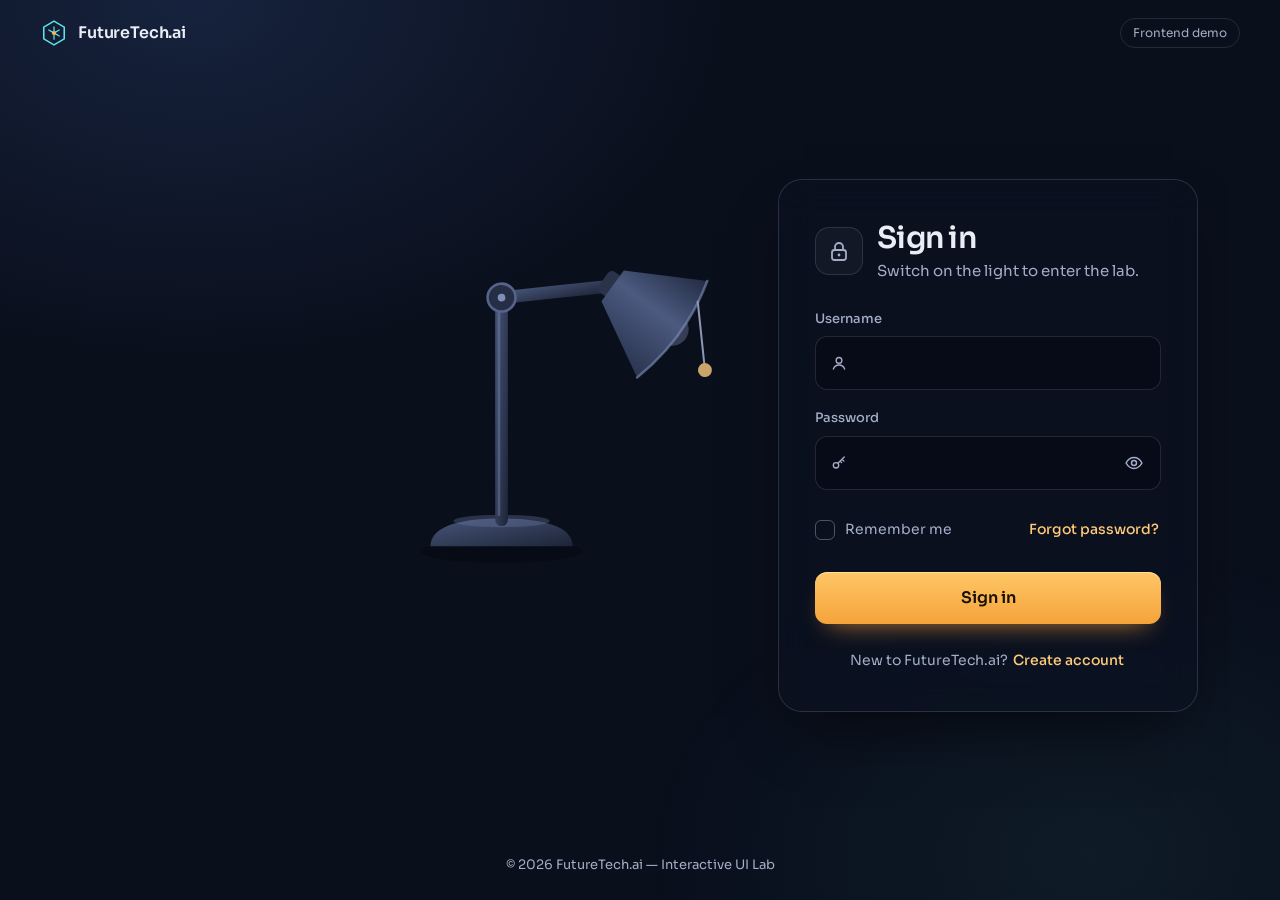
==== index.html @ 7bf328cf "v1 demo baseline Co-Authored-By: Claude Opus 5.5 <noreply@anthropic.com>" ====
<!DOCTYPE html>
<html lang="en">
<head>
  <meta charset="UTF-8">
  <meta name="viewport" content="width=device-width, initial-scale=1">
  <meta name="description" content="FutureTech.ai Interactive Login — a frontend-only animated desk-lamp sign-in demo.">
  <meta name="theme-color" content="#0A0F1C">
  <title>FutureTech.ai — Interactive Login</title>

  <!-- Favicon: a simple hexagon drawn inline, no image file needed -->
  <link rel="icon" href="data:image/svg+xml,%3Csvg xmlns='http://www.w3.org/2000/svg' viewBox='0 0 32 32'%3E%3Cpath d='M16 2l12 7v14l-12 7-12-7V9z' fill='none' stroke='%235CE1E6' stroke-width='2.5'/%3E%3Ccircle cx='16' cy='16' r='4' fill='%23FFB547'/%3E%3C/svg%3E">

  <!-- Sora typeface (free, Google Fonts). The page falls back to system fonts if offline. -->
  <link rel="preconnect" href="https://fonts.googleapis.com">
  <link rel="preconnect" href="https://fonts.gstatic.com" crossorigin>
  <link rel="stylesheet" href="https://fonts.googleapis.com/css2?family=Sora:wght@300;400;500;600;700&display=swap">

  <link rel="stylesheet" href="style.css">
</head>
<body>
  <a class="skip-link" href="#username">Skip to sign in</a>

  <!-- Decorative background layers -->
  <div class="ambient" aria-hidden="true"></div>
  <div class="particles" id="particles" aria-hidden="true"></div>

  <header class="topbar">
    <a class="brand" href="index.html" aria-label="FutureTech.ai, reload the login page">
      <svg class="brand__mark" viewBox="0 0 32 32" aria-hidden="true" focusable="false">
        <path d="M16 2.5l11.7 6.75v13.5L16 29.5 4.3 22.75V9.25z" fill="none" stroke="currentColor" stroke-width="1.8"/>
        <path d="M16 9v5m0 4v5M10 12.5l4.3 2.5m3.4 2l4.3 2.5M22 12.5l-4.3 2.5" stroke="currentColor" stroke-width="1.4" stroke-linecap="round"/>
        <circle cx="16" cy="16" r="2.4" fill="#FFB547"/>
      </svg>
      <span>FutureTech.ai</span>
    </a>
    <span class="demo-badge">Frontend demo</span>
  </header>

  <main class="stage">
    <!-- ============ DESK LAMP (pure SVG) ============ -->
    <section class="lamp-zone" aria-label="Desk lamp">
      <svg class="lamp" id="lamp" viewBox="0 90 260 250" focusable="false">
        <defs>
          <linearGradient id="metal" x1="0" y1="0" x2="1" y2="1">
            <stop offset="0" stop-color="#48557A"/>
            <stop offset="1" stop-color="#1C2436"/>
          </linearGradient>
          <linearGradient id="shadeFill" x1="0" y1="0" x2="1" y2="0">
            <stop offset="0" stop-color="#2A3450"/>
            <stop offset=".55" stop-color="#4C5A80"/>
            <stop offset="1" stop-color="#232C43"/>
          </linearGradient>
          <linearGradient id="beamFill" x1="0" y1="0" x2="0" y2="1">
            <stop offset="0" stop-color="#FFE2A8" stop-opacity=".62"/>
            <stop offset=".4" stop-color="#FFB547" stop-opacity=".22"/>
            <stop offset=".9" stop-color="#FFB547" stop-opacity="0"/>
          </linearGradient>
          <radialGradient id="bulbHalo">
            <stop offset="0" stop-color="#FFF4D6" stop-opacity=".95"/>
            <stop offset=".35" stop-color="#FFC56A" stop-opacity=".45"/>
            <stop offset="1" stop-color="#FFB547" stop-opacity="0"/>
          </radialGradient>
          <filter id="soften" x="-50%" y="-50%" width="200%" height="200%">
            <feGaussianBlur stdDeviation="6"/>
          </filter>
        </defs>

        <!-- Warm pool of light on the desk -->
        <ellipse class="lamp__pool" cx="170" cy="322" rx="120" ry="14" fill="#FFB547" filter="url(#soften)"/>

        <!-- Base -->
        <ellipse cx="80" cy="322" rx="64" ry="9" fill="#060A13" opacity=".7"/>
        <path d="M24 318c0-14 18-22 56-22s56 8 56 22z" fill="url(#metal)"/>
        <ellipse cx="80" cy="298" rx="38" ry="5" fill="#6B7AA3" opacity=".35"/>

        <!-- Stand -->
        <rect x="75" y="120" width="10" height="182" rx="5" fill="url(#metal)"/>
        <rect x="77" y="126" width="2" height="168" rx="1" fill="#8C9BC4" opacity=".35"/>

        <!-- Head: pivots at the top of the stand (the joint) -->
        <g transform="translate(80 122)">
          <g class="lamp__head" id="lamp-head">
            <rect x="0" y="-5" width="88" height="10" rx="5" fill="url(#metal)"/>

            <!-- Shade assembly, fixed angle at the end of the arm -->
            <g transform="translate(88 0) rotate(-48)">
              <polygon class="lamp__beam" points="-40,62 40,62 170,360 -170,360" fill="url(#beamFill)" filter="url(#soften)"/>
              <circle class="lamp__halo" cx="0" cy="62" r="58" fill="url(#bulbHalo)"/>
              <circle class="lamp__bulb" cx="0" cy="58" r="13"/>
              <rect x="-10" y="-9" width="20" height="12" rx="4" fill="#2A3349"/>
              <path class="lamp__shade" d="M-15 0h30l32 58q-47 13-94 0z" fill="url(#shadeFill)"/>
              <path d="M-47 58q47 13 94 0" fill="none" stroke="#7F8FBA" stroke-width="2" stroke-linecap="round" opacity=".6"/>

              <!-- Pull cord: counter-rotated so it hangs straight down -->
              <g transform="translate(30 61) rotate(48)">
                <g class="lamp__cord-hang">
                  <g class="lamp__cord" id="lamp-cord" role="button" tabindex="0" aria-pressed="false" aria-label="Pull the lamp cord to switch the light on">
                    <rect class="cord-hit" x="-14" y="-2" width="28" height="70" fill="transparent"/>
                    <g class="cord-pull">
                      <line x1="0" y1="0" x2="0" y2="50" stroke="#8C98B3" stroke-width="1.6"/>
                      <circle class="cord-bead" cx="0" cy="55" r="5.5"/>
                    </g>
                  </g>
                </g>
              </g>
            </g>

            <!-- Joint cap drawn last so it sits on top of the arm -->
            <circle cx="0" cy="0" r="11" fill="#252E45" stroke="#56648C" stroke-width="2"/>
            <circle cx="0" cy="0" r="3" fill="#7F8FBA"/>
          </g>
        </g>
      </svg>
    </section>

    <!-- ============ LOGIN CARD ============ -->
    <section class="card" id="card" aria-labelledby="card-title">
      <div class="card__shade" aria-hidden="true"></div>
      <div class="card__light" aria-hidden="true"></div>

      <div class="card__body">
        <div class="card__head">
          <span class="lock" id="lock" role="img" aria-label="Locked">
            <svg viewBox="0 0 24 24" aria-hidden="true" focusable="false">
              <path class="lock__shackle" d="M8 11V8a4 4 0 0 1 8 0v3" fill="none" stroke="currentColor" stroke-width="1.8" stroke-linecap="round"/>
              <rect x="5" y="11" width="14" height="10" rx="2.5" fill="none" stroke="currentColor" stroke-width="1.8"/>
              <circle cx="12" cy="16" r="1.4" fill="currentColor"/>
            </svg>
          </span>
          <div>
            <h1 id="card-title">Sign in</h1>
            <p class="card__sub" id="card-sub">Switch on the light to enter the lab.</p>
          </div>
        </div>

        <form class="login-form" id="login-form" novalidate>
          <div class="field" id="field-username">
            <label for="username">Username</label>
            <div class="field__control">
              <svg class="field__icon" viewBox="0 0 24 24" aria-hidden="true" focusable="false">
                <circle cx="12" cy="8.5" r="3.8" fill="none" stroke="currentColor" stroke-width="1.8"/>
                <path d="M4.5 20c1.2-3.6 4-5.4 7.5-5.4s6.3 1.8 7.5 5.4" fill="none" stroke="currentColor" stroke-width="1.8" stroke-linecap="round"/>
              </svg>
              <input id="username" name="username" type="text" autocomplete="username" autocapitalize="none" spellcheck="false" required aria-describedby="username-error">
            </div>
            <p class="field__error" id="username-error"></p>
          </div>

          <div class="field" id="field-password">
            <label for="password">Password</label>
            <div class="field__control">
              <svg class="field__icon" viewBox="0 0 24 24" aria-hidden="true" focusable="false">
                <circle cx="8" cy="15" r="3.6" fill="none" stroke="currentColor" stroke-width="1.8"/>
                <path d="M10.6 12.4L19 4m-3 3l2.5 2.5M13.5 9.5l2 2" fill="none" stroke="currentColor" stroke-width="1.8" stroke-linecap="round"/>
              </svg>
              <input id="password" name="password" type="password" autocomplete="current-password" required aria-describedby="password-error">
              <button type="button" class="toggle-pass" id="toggle-pass" aria-controls="password" aria-pressed="false" aria-label="Show password">
                <svg class="icon-eye" viewBox="0 0 24 24" aria-hidden="true" focusable="false">
                  <path d="M2.5 12S6 5.5 12 5.5 21.5 12 21.5 12 18 18.5 12 18.5 2.5 12 2.5 12z" fill="none" stroke="currentColor" stroke-width="1.8" stroke-linejoin="round"/>
                  <circle cx="12" cy="12" r="3" fill="none" stroke="currentColor" stroke-width="1.8"/>
                </svg>
                <svg class="icon-eye-off" viewBox="0 0 24 24" aria-hidden="true" focusable="false">
                  <path d="M4 4l16 16M9.9 5.8A9.7 9.7 0 0 1 12 5.5c6 0 9.5 6.5 9.5 6.5a17 17 0 0 1-3 3.7M6.3 7.6A16.8 16.8 0 0 0 2.5 12S6 18.5 12 18.5a9 9 0 0 0 4-.9M9.9 10a3 3 0 0 0 4.1 4.1" fill="none" stroke="currentColor" stroke-width="1.8" stroke-linecap="round" stroke-linejoin="round"/>
                </svg>
              </button>
            </div>
            <p class="field__error" id="password-error"></p>
          </div>

          <div class="form-row">
            <label class="check" for="remember">
              <input type="checkbox" id="remember" name="remember">
              <span class="check__box" aria-hidden="true">
                <svg viewBox="0 0 16 16" focusable="false"><path d="M3.5 8.5l3 3 6-7" fill="none" stroke="currentColor" stroke-width="2" stroke-linecap="round" stroke-linejoin="round"/></svg>
              </span>
              Remember me
            </label>
            <button type="button" class="link-btn" data-info="forgot">Forgot password?</button>
          </div>

          <p class="form-message" id="form-message" role="status" aria-live="polite"></p>

          <button type="submit" class="btn-primary" id="submit-btn">
            <span class="btn__spinner" aria-hidden="true"></span>
            <span class="btn__label">Sign in</span>
          </button>

          <p class="alt">New to FutureTech.ai? <button type="button" class="link-btn" data-info="create">Create account</button></p>
        </form>

        <!-- Shown after a successful (demo) sign-in -->
        <div class="success" id="success" hidden>
          <div class="success__icon" aria-hidden="true">
            <span class="success__burst"></span>
            <svg viewBox="0 0 64 64" focusable="false">
              <circle class="success__ring" cx="32" cy="32" r="26"/>
              <path class="success__tick" d="M20 33l8 8 16-17"/>
            </svg>
          </div>
          <h2 id="success-title" tabindex="-1">Welcome, <span id="success-name"></span></h2>
          <p>The lamp is on and you're signed in to this demo. No account was checked and nothing left your browser.</p>
          <button type="button" class="btn-ghost" id="signout-btn">Sign out</button>
        </div>
      </div>
    </section>
  </main>

  <footer class="footer">
    <p>© 2026 FutureTech.ai — Interactive UI Lab</p>
  </footer>

  <script src="script.js" defer></script>
</body>
</html>
---- style.css ----
/* =========================================================
   FutureTech.ai — Interactive Login
   Mobile-first stylesheet. Page states live on <body>:
     .is-peeking  password field focused → lamp leans in
     .is-lit      lamp switched on       → warm light spreads
     .is-authed   demo sign-in complete  → lock opens
   ========================================================= */

:root {
  /* Palette: a cool midnight room, warmed by one lamp */
  --night: #0A0F1C;
  --night-2: #131C31;
  --glass: rgba(20, 28, 46, 0.58);
  --line: rgba(201, 211, 230, 0.14);
  --text: #E8EDF6;
  --muted: #A3AEC6;
  --amber: #FFB547;
  --amber-soft: #FFD58A;
  --amber-link: #FFCB7A;
  --cyan: #5CE1E6;
  --danger: #FFA8A8;

  --radius-card: 24px;
  --radius-field: 12px;
  --ease-out: cubic-bezier(0.22, 1, 0.36, 1);
  --ease-spring: cubic-bezier(0.34, 1.45, 0.5, 1);

  --tilt: -6deg; /* lamp head angle, changed by page state */

  font-family: "Sora", system-ui, -apple-system, "Segoe UI", Roboto, "Helvetica Neue", Arial, sans-serif;
  color-scheme: dark;
}

*,
*::before,
*::after { box-sizing: border-box; }

html,
body { margin: 0; overflow-x: hidden; }

body {
  min-height: 100vh;
  min-height: 100dvh;
  display: flex;
  flex-direction: column;
  position: relative;
  color: var(--text);
  line-height: 1.5;
  background:
    radial-gradient(900px 600px at 15% 0%, #16223D 0%, transparent 60%),
    var(--night);
  -webkit-font-smoothing: antialiased;
}

/* Slow, cool "breathing" glow in the far corner — the room before the lamp */
body::before {
  content: "";
  position: fixed;
  inset: auto -20vw -30vh auto;
  width: 70vw;
  height: 70vh;
  background: radial-gradient(closest-side, rgba(92, 225, 230, 0.06), transparent);
  pointer-events: none;
  animation: breathe 12s ease-in-out infinite;
}

@keyframes breathe {
  0%, 100% { opacity: 0.5; transform: scale(1); }
  50%      { opacity: 1;   transform: scale(1.08); }
}

/* Warm room light, faded in when the lamp is on */
.ambient {
  position: fixed;
  inset: 0;
  pointer-events: none;
  background: radial-gradient(520px 460px at 32% 22%, rgba(255, 170, 60, 0.16), transparent 70%);
  opacity: 0;
  transition: opacity 1.2s var(--ease-out);
}
.is-peeking .ambient { opacity: 0.3; }
.is-lit .ambient     { opacity: 1; }

/* ---------- Floating dust particles ---------- */
.particles {
  position: fixed;
  inset: 0;
  overflow: hidden;
  pointer-events: none;
}
.particle {
  position: absolute;
  bottom: -12px;
  width: var(--s);
  height: var(--s);
  border-radius: 50%;
  background: rgba(170, 190, 225, 0.55);
  opacity: 0;
  animation: drift var(--d) linear var(--delay) infinite;
  transition: background-color 1.2s, box-shadow 1.2s;
}
.is-lit .particle {
  background: rgba(255, 210, 140, 0.8);
  box-shadow: 0 0 6px rgba(255, 181, 71, 0.6);
}
@keyframes drift {
  0%   { transform: translate3d(0, 0, 0); opacity: 0; }
  12%  { opacity: var(--o); }
  88%  { opacity: var(--o); }
  100% { transform: translate3d(var(--x), -108vh, 0); opacity: 0; }
}

/* ---------- Skip link ---------- */
.skip-link {
  position: absolute;
  left: 16px;
  top: -60px;
  z-index: 10;
  padding: 10px 14px;
  border-radius: 10px;
  background: var(--amber);
  color: #1B1204;
  font-weight: 600;
  text-decoration: none;
  transition: top 0.2s;
}
.skip-link:focus { top: 12px; }

/* ---------- Top bar ---------- */
.topbar {
  position: relative;
  z-index: 2;
  display: flex;
  align-items: center;
  justify-content: space-between;
  gap: 12px;
  padding: 18px clamp(16px, 4vw, 40px);
}
.brand {
  display: inline-flex;
  align-items: center;
  gap: 10px;
  color: var(--text);
  font-weight: 600;
  font-size: 1rem;
  letter-spacing: -0.01em;
  text-decoration: none;
  border-radius: 8px;
}
.brand__mark { width: 28px; height: 28px; color: var(--cyan); flex: none; }
.demo-badge {
  font-size: 0.75rem;
  color: var(--muted);
  border: 1px solid var(--line);
  border-radius: 999px;
  padding: 5px 12px;
  white-space: nowrap;
}

/* ---------- Stage layout (mobile first: lamp above card) ---------- */
.stage {
  position: relative;
  z-index: 1;
  flex: 1;
  width: 100%;
  max-width: 1180px;
  margin: 0 auto;
  padding: 0 16px 16px;
  display: grid;
  grid-template-columns: minmax(0, 1fr);
  justify-items: center;
  align-content: center;
  overflow: clip; /* keeps the light beam from creating scrollbars */
}

.lamp-zone {
  position: relative;
  z-index: 0;
  justify-self: start;
  width: clamp(150px, 44vw, 200px);
  margin: 0 0 -6px 2%;
}

.lamp {
  display: block;
  width: 100%;
  height: auto;
  overflow: visible;
  transition: transform 0.9s var(--ease-spring);
}
.is-peeking .lamp { transform: translate(6px, 4px); }

/* The head rotates around the joint at the top of the stand */
.lamp__head {
  transform: rotate(var(--tilt));
  transform-origin: 0 0;
  transition: transform 0.9s var(--ease-spring);
}
body.is-lit      { --tilt: 0deg; }
body.is-peeking  { --tilt: 8deg; }

.lamp__bulb { fill: #353E55; transition: fill 0.5s; }
.is-peeking .lamp__bulb { fill: #6E6450; }
.is-lit .lamp__bulb     { fill: #FFF1CC; }

.lamp__beam,
.lamp__halo,
.lamp__pool { opacity: 0; transition: opacity 0.9s var(--ease-out); }

.is-peeking .lamp__beam { opacity: 0.18; }
.is-peeking .lamp__halo { opacity: 0.3; }
.is-peeking .lamp__pool { opacity: 0.05; }

.is-lit .lamp__beam { opacity: 1; }
.is-lit .lamp__halo { opacity: 1; }
.is-lit .lamp__pool { opacity: 0.22; }

/* Brief filament flicker when the lamp switches on */
.is-lit .lamp__beam,
.is-lit .lamp__halo { animation: flicker 0.7s ease-out 1; }
@keyframes flicker {
  0%   { opacity: 0; }
  18%  { opacity: 0.8; }
  26%  { opacity: 0.25; }
  40%  { opacity: 1; }
  100% { opacity: 1; }
}

/* Pull cord */
.lamp__cord { cursor: pointer; outline: none; }
.cord-pull { transition: transform 0.35s var(--ease-spring); }
.lamp__cord.is-pulled .cord-pull { transform: translateY(10px); }
.cord-bead {
  fill: #C9A56A;
  stroke: transparent;
  stroke-width: 3;
  transition: fill 0.4s, stroke 0.2s;
}
.is-lit .cord-bead { fill: var(--amber); }
.lamp__cord:hover .cord-bead { fill: var(--amber-soft); }
.lamp__cord:focus-visible .cord-bead { stroke: var(--cyan); }

/* ---------- Glass login card ---------- */
.card {
  position: relative;
  z-index: 1;
  width: 100%;
  max-width: 420px;
  border-radius: var(--radius-card);
  background: var(--glass);
  border: 1px solid var(--line);
  -webkit-backdrop-filter: blur(18px) saturate(140%);
  backdrop-filter: blur(18px) saturate(140%);
  box-shadow: 0 30px 60px -24px rgba(0, 0, 0, 0.7);
  overflow: hidden;
  transition: transform 0.4s var(--ease-out), border-color 0.8s, box-shadow 0.8s;
}

/* Darkening layer (room is dim) and warm light layer (lamp is on) */
.card__shade,
.card__light {
  position: absolute;
  inset: 0;
  pointer-events: none;
  transition: opacity 1s var(--ease-out);
}
.card__shade { background: rgba(4, 7, 14, 0.36); }
.card__light {
  background:
    radial-gradient(120% 80% at 10% -10%, rgba(255, 190, 90, 0.26), transparent 60%),
    linear-gradient(180deg, rgba(255, 200, 120, 0.06), transparent 40%);
  opacity: 0;
}
.is-peeking .card__shade { opacity: 0.75; }
.is-peeking .card__light { opacity: 0.3; }
.is-lit .card__shade { opacity: 0; }
.is-lit .card__light { opacity: 1; }

.is-lit .card {
  border-color: rgba(255, 200, 120, 0.3);
  box-shadow: 0 30px 70px -24px rgba(0, 0, 0, 0.7), 0 0 70px -24px rgba(255, 181, 71, 0.45);
}

@media (hover: hover) {
  .card:hover {
    transform: translateY(-2px);
    border-color: rgba(201, 211, 230, 0.22);
  }
  .is-lit .card:hover { border-color: rgba(255, 200, 120, 0.4); }
}

.card.is-shaking { animation: shake 0.45s var(--ease-out); }
@keyframes shake {
  0%, 100% { transform: translateX(0); }
  18% { transform: translateX(-10px); }
  36% { transform: translateX(8px); }
  54% { transform: translateX(-6px); }
  72% { transform: translateX(4px); }
  88% { transform: translateX(-2px); }
}

.card__body {
  position: relative;
  z-index: 1;
  padding: 28px 22px 26px;
}

.card__head {
  display: flex;
  align-items: center;
  gap: 14px;
  margin-bottom: 26px;
}
.card__head h1 {
  margin: 0;
  font-size: clamp(1.5rem, 1.25rem + 1vw, 1.875rem);
  font-weight: 600;
  letter-spacing: -0.025em;
  line-height: 1.2;
}
.card__sub {
  margin: 4px 0 0;
  font-size: 0.9375rem;
  color: var(--muted);
}

/* Lock badge */
.lock {
  flex: none;
  width: 48px;
  height: 48px;
  display: grid;
  place-items: center;
  border-radius: 14px;
  color: var(--muted);
  background: rgba(255, 255, 255, 0.04);
  border: 1px solid var(--line);
  transition: color 0.6s, background-color 0.6s, border-color 0.6s, box-shadow 0.6s;
}
.lock svg { width: 24px; height: 24px; overflow: visible; }
.lock__shackle {
  transform-box: fill-box;
  transform-origin: 100% 100%;
  transition: transform 0.7s var(--ease-spring);
}
.is-authed .lock {
  color: var(--amber);
  background: rgba(255, 181, 71, 0.12);
  border-color: rgba(255, 181, 71, 0.35);
  box-shadow: 0 0 24px -6px rgba(255, 181, 71, 0.6);
}
.is-authed .lock__shackle { transform: translateY(-2px) rotate(24deg); }

/* ---------- Form fields ---------- */
.login-form { transition: opacity 0.3s, transform 0.3s var(--ease-out); }
.login-form.is-leaving { opacity: 0; transform: translateY(-8px); }

.field { margin-bottom: 18px; }
.field label {
  display: block;
  margin-bottom: 8px;
  font-size: 0.8125rem;
  font-weight: 500;
  color: var(--muted);
  transition: color 0.25s;
}
.field:focus-within label { color: var(--amber-soft); }

.field__control {
  position: relative;
  display: flex;
  align-items: center;
  border-radius: var(--radius-field);
  background: rgba(6, 10, 20, 0.55);
  border: 1px solid var(--line);
  transition: border-color 0.25s, box-shadow 0.25s, background-color 0.25s;
}
.field__control:focus-within {
  border-color: rgba(255, 181, 71, 0.65);
  background: rgba(6, 10, 20, 0.72);
  box-shadow: 0 0 0 4px rgba(255, 181, 71, 0.14);
}

.field__icon {
  flex: none;
  width: 18px;
  height: 18px;
  margin-left: 14px;
  color: var(--muted);
  transition: color 0.25s, transform 0.3s var(--ease-spring);
}
.field__control:focus-within .field__icon {
  color: var(--amber);
  transform: scale(1.08);
}

.field input {
  flex: 1;
  min-width: 0;
  padding: 14px 14px 14px 12px;
  border: 0;
  outline: 0;
  background: transparent;
  color: var(--text);
  font: inherit;
  font-size: 1rem; /* 16px prevents iOS zoom on focus */
}
.field input:-webkit-autofill {
  -webkit-text-fill-color: var(--text);
  -webkit-box-shadow: 0 0 0 1000px #0B111F inset;
  caret-color: var(--text);
}

.toggle-pass {
  flex: none;
  display: grid;
  place-items: center;
  width: 44px;
  height: 44px;
  margin-right: 4px;
  padding: 0;
  border: 0;
  border-radius: 10px;
  background: transparent;
  color: var(--muted);
  cursor: pointer;
  transition: color 0.2s, background-color 0.2s;
}
.toggle-pass:hover { color: var(--text); background: rgba(255, 255, 255, 0.05); }
.toggle-pass svg { width: 20px; height: 20px; }
.toggle-pass .icon-eye-off { display: none; }
.toggle-pass[aria-pressed="true"] .icon-eye { display: none; }
.toggle-pass[aria-pressed="true"] .icon-eye-off { display: block; }

/* Validation */
.field.has-error .field__control {
  border-color: rgba(255, 138, 138, 0.75);
  box-shadow: 0 0 0 4px rgba(255, 138, 138, 0.12);
}
.field.has-error label { color: var(--danger); }
.field__error {
  margin: 6px 0 0;
  font-size: 0.8125rem;
  color: var(--danger);
}
.field__error:empty { display: none; }

/* Remember me + forgot */
.form-row {
  display: flex;
  flex-wrap: wrap;
  align-items: center;
  justify-content: space-between;
  gap: 8px 12px;
  margin: 4px 0 20px;
}

.check {
  position: relative;
  display: inline-flex;
  align-items: center;
  gap: 10px;
  min-height: 44px;
  font-size: 0.875rem;
  color: var(--muted);
  cursor: pointer;
  user-select: none;
}
.check input {
  position: absolute;
  opacity: 0;
  width: 1px;
  height: 1px;
  margin: 0;
}
.check__box {
  display: grid;
  place-items: center;
  width: 20px;
  height: 20px;
  border-radius: 6px;
  border: 1px solid rgba(201, 211, 230, 0.35);
  color: #1B1204;
  transition: background-color 0.2s, border-color 0.2s, transform 0.2s var(--ease-spring);
}
.check__box svg { width: 14px; height: 14px; opacity: 0; transform: scale(0.6); transition: opacity 0.2s, transform 0.25s var(--ease-spring); }
.check input:checked + .check__box { background: var(--amber); border-color: var(--amber); }
.check input:checked + .check__box svg { opacity: 1; transform: scale(1); }
.check:active .check__box { transform: scale(0.9); }
.check input:focus-visible + .check__box { outline: 2px solid var(--cyan); outline-offset: 3px; }

.link-btn {
  padding: 6px 2px;
  border: 0;
  background: none;
  color: var(--amber-link);
  font: inherit;
  font-size: 0.875rem;
  font-weight: 500;
  cursor: pointer;
  border-radius: 6px;
  text-underline-offset: 4px;
}
.link-btn:hover { text-decoration: underline; }

/* Status / error message */
.form-message {
  margin: 0 0 16px;
  padding: 10px 12px;
  border-radius: 10px;
  font-size: 0.8125rem;
  line-height: 1.45;
  animation: rise 0.3s var(--ease-out);
}
.form-message:empty { display: none; }
.form-message.is-error { color: #FFC2C2; background: rgba(255, 120, 120, 0.08); border: 1px solid rgba(255, 138, 138, 0.28); }
.form-message.is-info  { color: #C8F4F6; background: rgba(92, 225, 230, 0.06); border: 1px solid rgba(92, 225, 230, 0.22); }

@keyframes rise {
  from { opacity: 0; transform: translateY(4px); }
  to   { opacity: 1; transform: none; }
}

/* ---------- Buttons ---------- */
.btn-primary {
  position: relative;
  display: flex;
  align-items: center;
  justify-content: center;
  gap: 10px;
  width: 100%;
  min-height: 52px;
  border: 0;
  border-radius: var(--radius-field);
  background: linear-gradient(180deg, #FFC766, #F5A33B);
  color: #1B1204;
  font: inherit;
  font-size: 1rem;
  font-weight: 600;
  cursor: pointer;
  box-shadow: 0 12px 26px -14px rgba(255, 166, 61, 0.8), inset 0 1px 0 rgba(255, 255, 255, 0.4);
  transition: transform 0.2s var(--ease-out), box-shadow 0.25s, filter 0.25s;
}
.btn-primary:hover {
  transform: translateY(-1px);
  filter: brightness(1.05);
  box-shadow: 0 16px 34px -12px rgba(255, 166, 61, 0.9), inset 0 1px 0 rgba(255, 255, 255, 0.4);
}
.btn-primary:active { transform: translateY(0) scale(0.985); filter: brightness(0.97); }
.btn-primary[aria-busy="true"] { cursor: progress; }

.btn__spinner {
  display: none;
  width: 18px;
  height: 18px;
  border-radius: 50%;
  border: 2px solid rgba(27, 18, 4, 0.25);
  border-top-color: #1B1204;
  animation: spin 0.7s linear infinite;
}
.btn-primary[aria-busy="true"] .btn__spinner { display: block; }
@keyframes spin { to { transform: rotate(360deg); } }

.btn-ghost {
  min-height: 46px;
  padding: 0 22px;
  border-radius: var(--radius-field);
  border: 1px solid rgba(255, 200, 120, 0.35);
  background: rgba(255, 181, 71, 0.06);
  color: var(--amber-soft);
  font: inherit;
  font-size: 0.9375rem;
  font-weight: 500;
  cursor: pointer;
  transition: background-color 0.2s, transform 0.2s var(--ease-out);
}
.btn-ghost:hover { background: rgba(255, 181, 71, 0.12); }
.btn-ghost:active { transform: scale(0.97); }

.alt {
  margin: 20px 0 0;
  text-align: center;
  font-size: 0.875rem;
  color: var(--muted);
}

/* ---------- Success panel ---------- */
.success {
  text-align: center;
  padding: 8px 0 4px;
  opacity: 0;
  transform: translateY(10px);
  transition: opacity 0.5s var(--ease-out), transform 0.5s var(--ease-out);
}
.success.is-visible { opacity: 1; transform: none; }
.success h2 {
  margin: 14px 0 8px;
  font-size: 1.375rem;
  font-weight: 600;
  letter-spacing: -0.02em;
  outline: none;
  overflow-wrap: anywhere;
}
.success p {
  margin: 0 auto 22px;
  max-width: 32ch;
  font-size: 0.9375rem;
  color: var(--muted);
}

.success__icon {
  position: relative;
  width: 72px;
  height: 72px;
  margin: 0 auto;
}
.success__icon svg { position: relative; width: 100%; height: 100%; }
.success__ring,
.success__tick {
  fill: none;
  stroke: var(--amber);
  stroke-width: 3;
  stroke-linecap: round;
  stroke-linejoin: round;
}
.success__ring { stroke-dasharray: 164; stroke-dashoffset: 164; }
.success__tick { stroke-dasharray: 40; stroke-dashoffset: 40; }
.success.is-visible .success__ring { animation: draw 0.7s var(--ease-out) 0.1s forwards; }
.success.is-visible .success__tick { animation: draw 0.45s var(--ease-out) 0.65s forwards; }
@keyframes draw { to { stroke-dashoffset: 0; } }

.success__burst {
  position: absolute;
  inset: 0;
  border-radius: 50%;
  background: radial-gradient(closest-side, rgba(255, 181, 71, 0.45), transparent);
  opacity: 0;
}
.success.is-visible .success__burst { animation: burst 1.1s var(--ease-out) 0.55s; }
@keyframes burst {
  0%   { opacity: 0.9; transform: scale(0.6); }
  100% { opacity: 0;   transform: scale(2.1); }
}

/* ---------- Focus states (keyboard) ---------- */
.brand:focus-visible,
.link-btn:focus-visible,
.toggle-pass:focus-visible,
.btn-ghost:focus-visible {
  outline: 2px solid var(--cyan);
  outline-offset: 3px;
}
.btn-primary:focus-visible {
  outline: 2px solid var(--cyan);
  outline-offset: 3px;
}

/* ---------- Footer ---------- */
.footer {
  position: relative;
  z-index: 1;
  padding: 18px 16px 26px;
  text-align: center;
}
.footer p { margin: 0; font-size: 0.8125rem; color: var(--muted); }

/* =========================================================
   Breakpoints
   ========================================================= */

@media (min-width: 400px) {
  .card__body { padding: 32px 28px 28px; }
}

/* Tablet and up: lamp beside the card, leaning toward it */
@media (min-width: 760px) {
  .stage {
    grid-template-columns: minmax(200px, 1fr) minmax(380px, 420px);
    column-gap: clamp(0px, 3vw, 56px);
    align-items: center;
    padding: 12px 32px 24px;
  }
  .lamp-zone {
    justify-self: end;
    width: clamp(220px, 28vw, 330px);
    margin: 0 -24px 60px 0;
  }
  .is-peeking .lamp { transform: translate(12px, 2px); }
  .ambient { background: radial-gradient(640px 520px at 40% 45%, rgba(255, 170, 60, 0.16), transparent 70%); }
  .card__body { padding: 40px 36px 34px; }
}

@media (min-width: 1200px) {
  .stage { column-gap: 72px; }
}

/* Respect users who prefer less motion */
@media (prefers-reduced-motion: reduce) {
  *,
  *::before,
  *::after {
    animation-duration: 0.01ms !important;
    animation-iteration-count: 1 !important;
    transition-duration: 0.01ms !important;
  }
  .particles { display: none; }
  .success__ring,
  .success__tick { stroke-dashoffset: 0; }
}
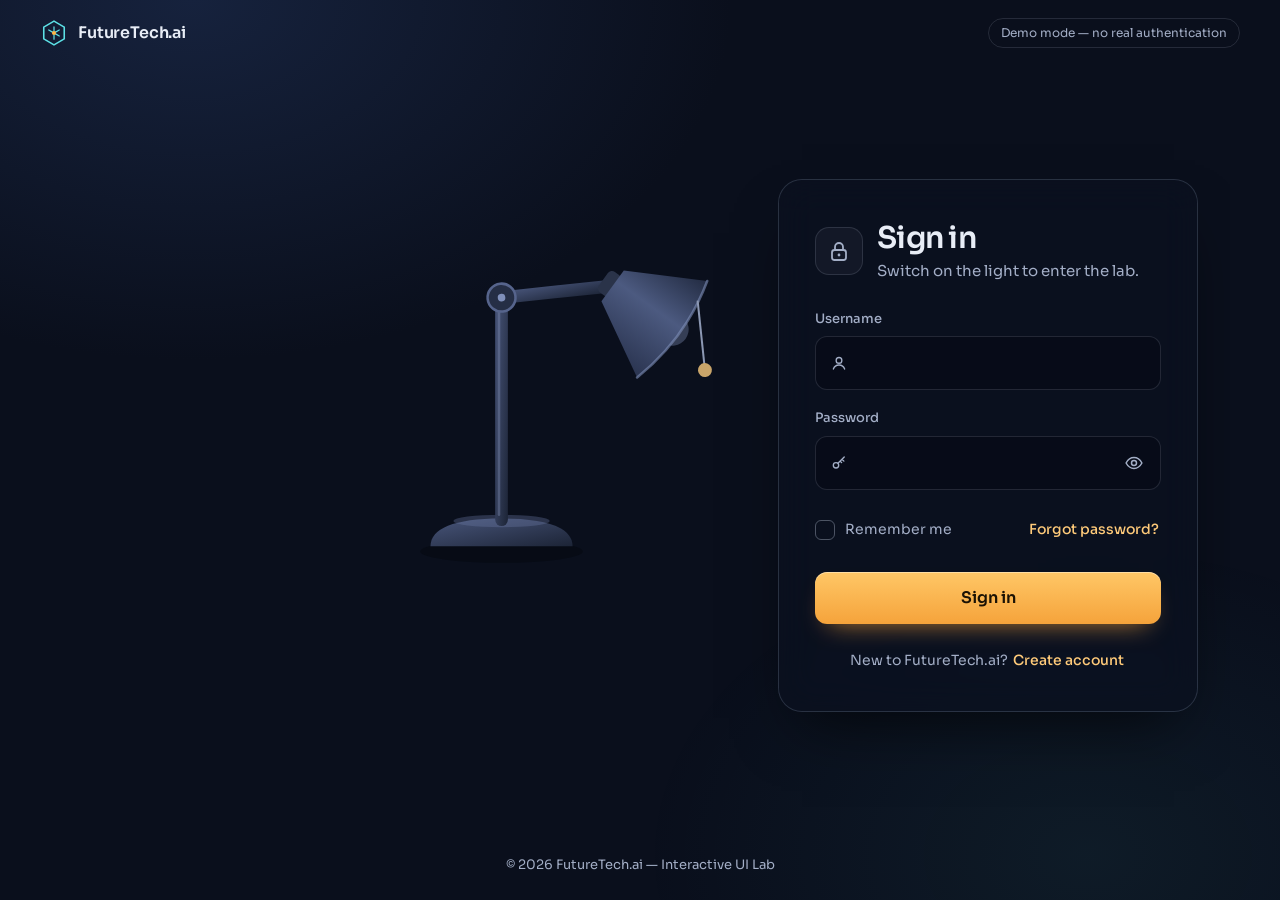
==== commit 767a06c5: "refactor: auth-ready architecture Split CSS into tokens/base/lamp/card and script.js into ES modules" ====
--- a/index.html
+++ b/index.html
@@ -3,7 +3,7 @@
 <head>
   <meta charset="UTF-8">
   <meta name="viewport" content="width=device-width, initial-scale=1">
-  <meta name="description" content="FutureTech.ai Interactive Login — a frontend-only animated desk-lamp sign-in demo.">
+  <meta name="description" content="FutureTech.ai Interactive Login — an animated desk-lamp sign-in page.">
   <meta name="theme-color" content="#0A0F1C">
   <title>FutureTech.ai — Interactive Login</title>
 
@@ -15,7 +15,10 @@
   <link rel="preconnect" href="https://fonts.gstatic.com" crossorigin>
   <link rel="stylesheet" href="https://fonts.googleapis.com/css2?family=Sora:wght@300;400;500;600;700&display=swap">
 
-  <link rel="stylesheet" href="style.css">
+  <link rel="stylesheet" href="css/tokens.css">
+  <link rel="stylesheet" href="css/base.css">
+  <link rel="stylesheet" href="css/lamp.css">
+  <link rel="stylesheet" href="css/card.css">
 </head>
 <body>
   <a class="skip-link" href="#username">Skip to sign in</a>
@@ -33,7 +36,7 @@
       </svg>
       <span>FutureTech.ai</span>
     </a>
-    <span class="demo-badge">Frontend demo</span>
+    <span class="demo-badge" id="demo-badge" hidden>Demo mode<span class="demo-badge__more"> — no real authentication</span></span>
   </header>
 
   <main class="stage">
@@ -209,6 +212,6 @@
     <p>© 2026 FutureTech.ai — Interactive UI Lab</p>
   </footer>
 
-  <script src="script.js" defer></script>
+  <script type="module" src="js/pages/login.js"></script>
 </body>
 </html>
--- a/css/tokens.css
+++ b/css/tokens.css
@@ -0,0 +1,29 @@
+/* =========================================================
+   FutureTech.ai — design tokens
+   Colours, type, radii and easing shared by every page.
+   ========================================================= */
+
+:root {
+  /* Palette: a cool midnight room, warmed by one lamp */
+  --night: #0A0F1C;
+  --night-2: #131C31;
+  --glass: rgba(20, 28, 46, 0.58);
+  --line: rgba(201, 211, 230, 0.14);
+  --text: #E8EDF6;
+  --muted: #A3AEC6;
+  --amber: #FFB547;
+  --amber-soft: #FFD58A;
+  --amber-link: #FFCB7A;
+  --cyan: #5CE1E6;
+  --danger: #FFA8A8;
+
+  --radius-card: 24px;
+  --radius-field: 12px;
+  --ease-out: cubic-bezier(0.22, 1, 0.36, 1);
+  --ease-spring: cubic-bezier(0.34, 1.45, 0.5, 1);
+
+  --tilt: -6deg; /* lamp head angle, changed by page state */
+
+  font-family: "Sora", system-ui, -apple-system, "Segoe UI", Roboto, "Helvetica Neue", Arial, sans-serif;
+  color-scheme: dark;
+}
--- a/css/base.css
+++ b/css/base.css
@@ -0,0 +1,227 @@
+/* =========================================================
+   FutureTech.ai — base layer
+   Reset, page background, particles, top bar, stage layout
+   and footer. Page states live on <body>:
+     .is-peeking  password field focused → lamp leans in
+     .is-lit      lamp switched on       → warm light spreads
+     .is-authed   sign-in complete       → lock opens
+   ========================================================= */
+
+*,
+*::before,
+*::after { box-sizing: border-box; }
+
+html,
+body { margin: 0; overflow-x: hidden; }
+
+body {
+  min-height: 100vh;
+  min-height: 100dvh;
+  display: flex;
+  flex-direction: column;
+  position: relative;
+  color: var(--text);
+  line-height: 1.5;
+  background:
+    radial-gradient(900px 600px at 15% 0%, #16223D 0%, transparent 60%),
+    var(--night);
+  -webkit-font-smoothing: antialiased;
+}
+
+/* Slow, cool "breathing" glow in the far corner — the room before the lamp */
+body::before {
+  content: "";
+  position: fixed;
+  inset: auto -20vw -30vh auto;
+  width: 70vw;
+  height: 70vh;
+  background: radial-gradient(closest-side, rgba(92, 225, 230, 0.06), transparent);
+  pointer-events: none;
+  animation: breathe 12s ease-in-out infinite;
+}
+
+@keyframes breathe {
+  0%, 100% { opacity: 0.5; transform: scale(1); }
+  50%      { opacity: 1;   transform: scale(1.08); }
+}
+
+/* Warm room light, faded in when the lamp is on */
+.ambient {
+  position: fixed;
+  inset: 0;
+  pointer-events: none;
+  background: radial-gradient(520px 460px at 32% 22%, rgba(255, 170, 60, 0.16), transparent 70%);
+  opacity: 0;
+  transition: opacity 1.2s var(--ease-out);
+}
+.is-peeking .ambient { opacity: 0.3; }
+.is-lit .ambient     { opacity: 1; }
+
+/* ---------- Floating dust particles ---------- */
+.particles {
+  position: fixed;
+  inset: 0;
+  overflow: hidden;
+  pointer-events: none;
+}
+.particle {
+  position: absolute;
+  bottom: -12px;
+  width: var(--s);
+  height: var(--s);
+  border-radius: 50%;
+  background: rgba(170, 190, 225, 0.55);
+  opacity: 0;
+  animation: drift var(--d) linear var(--delay) infinite;
+  transition: background-color 1.2s, box-shadow 1.2s;
+}
+.is-lit .particle {
+  background: rgba(255, 210, 140, 0.8);
+  box-shadow: 0 0 6px rgba(255, 181, 71, 0.6);
+}
+@keyframes drift {
+  0%   { transform: translate3d(0, 0, 0); opacity: 0; }
+  12%  { opacity: var(--o); }
+  88%  { opacity: var(--o); }
+  100% { transform: translate3d(var(--x), -108vh, 0); opacity: 0; }
+}
+
+/* Visually hidden, still read by screen readers */
+.sr-only {
+  position: absolute;
+  width: 1px;
+  height: 1px;
+  margin: -1px;
+  padding: 0;
+  overflow: hidden;
+  clip: rect(0 0 0 0);
+  white-space: nowrap;
+  border: 0;
+}
+
+/* ---------- Skip link ---------- */
+.skip-link {
+  position: absolute;
+  left: 16px;
+  top: -60px;
+  z-index: 10;
+  padding: 10px 14px;
+  border-radius: 10px;
+  background: var(--amber);
+  color: #1B1204;
+  font-weight: 600;
+  text-decoration: none;
+  transition: top 0.2s;
+}
+.skip-link:focus { top: 12px; }
+
+/* ---------- Top bar ---------- */
+.topbar {
+  position: relative;
+  z-index: 2;
+  display: flex;
+  align-items: center;
+  justify-content: space-between;
+  gap: 12px;
+  padding: 18px clamp(16px, 4vw, 40px);
+}
+.brand {
+  display: inline-flex;
+  align-items: center;
+  gap: 10px;
+  color: var(--text);
+  font-weight: 600;
+  font-size: 1rem;
+  letter-spacing: -0.01em;
+  text-decoration: none;
+  border-radius: 8px;
+}
+.brand__mark { width: 28px; height: 28px; color: var(--cyan); flex: none; }
+.demo-badge {
+  font-size: 0.75rem;
+  color: var(--muted);
+  border: 1px solid var(--line);
+  border-radius: 999px;
+  padding: 5px 12px;
+  white-space: nowrap;
+}
+/* Short badge on phones; the full wording stays available to screen readers */
+@media (max-width: 559px) {
+  .demo-badge__more {
+    position: absolute;
+    width: 1px;
+    height: 1px;
+    overflow: hidden;
+    clip: rect(0 0 0 0);
+    white-space: nowrap;
+  }
+}
+
+/* ---------- Stage layout (mobile first: lamp above card) ---------- */
+.stage {
+  position: relative;
+  z-index: 1;
+  flex: 1;
+  width: 100%;
+  max-width: 1180px;
+  margin: 0 auto;
+  padding: 0 16px 16px;
+  display: grid;
+  grid-template-columns: minmax(0, 1fr);
+  justify-items: center;
+  align-content: center;
+  overflow: clip; /* keeps the light beam from creating scrollbars */
+}
+
+/* ---------- Focus states (keyboard) ---------- */
+.brand:focus-visible,
+.link-btn:focus-visible,
+.toggle-pass:focus-visible,
+.btn-ghost:focus-visible {
+  outline: 2px solid var(--cyan);
+  outline-offset: 3px;
+}
+.btn-primary:focus-visible {
+  outline: 2px solid var(--cyan);
+  outline-offset: 3px;
+}
+
+/* ---------- Footer ---------- */
+.footer {
+  position: relative;
+  z-index: 1;
+  padding: 18px 16px 26px;
+  text-align: center;
+}
+.footer p { margin: 0; font-size: 0.8125rem; color: var(--muted); }
+
+/* =========================================================
+   Breakpoints
+   ========================================================= */
+
+/* Tablet and up: lamp beside the card, leaning toward it */
+@media (min-width: 760px) {
+  .stage {
+    grid-template-columns: minmax(200px, 1fr) minmax(380px, 420px);
+    column-gap: clamp(0px, 3vw, 56px);
+    align-items: center;
+    padding: 12px 32px 24px;
+  }
+  .ambient { background: radial-gradient(640px 520px at 40% 45%, rgba(255, 170, 60, 0.16), transparent 70%); }
+}
+
+@media (min-width: 1200px) {
+  .stage { column-gap: 72px; }
+}
+
+/* Respect users who prefer less motion */
+@media (prefers-reduced-motion: reduce) {
+  *,
+  *::before,
+  *::after {
+    animation-duration: 0.01ms !important;
+    animation-iteration-count: 1 !important;
+    transition-duration: 0.01ms !important;
+  }
+  .particles { display: none; }
+}
--- a/css/lamp.css
+++ b/css/lamp.css
@@ -0,0 +1,81 @@
+/* =========================================================
+   FutureTech.ai — desk lamp
+   The SVG lamp, its light and the pull cord.
+   ========================================================= */
+
+.lamp-zone {
+  position: relative;
+  z-index: 0;
+  justify-self: start;
+  width: clamp(150px, 44vw, 200px);
+  margin: 0 0 -6px 2%;
+}
+
+.lamp {
+  display: block;
+  width: 100%;
+  height: auto;
+  overflow: visible;
+  transition: transform 0.9s var(--ease-spring);
+}
+.is-peeking .lamp { transform: translate(6px, 4px); }
+
+/* The head rotates around the joint at the top of the stand */
+.lamp__head {
+  transform: rotate(var(--tilt));
+  transform-origin: 0 0;
+  transition: transform 0.9s var(--ease-spring);
+}
+body.is-lit      { --tilt: 0deg; }
+body.is-peeking  { --tilt: 8deg; }
+
+.lamp__bulb { fill: #353E55; transition: fill 0.5s; }
+.is-peeking .lamp__bulb { fill: #6E6450; }
+.is-lit .lamp__bulb     { fill: #FFF1CC; }
+
+.lamp__beam,
+.lamp__halo,
+.lamp__pool { opacity: 0; transition: opacity 0.9s var(--ease-out); }
+
+.is-peeking .lamp__beam { opacity: 0.18; }
+.is-peeking .lamp__halo { opacity: 0.3; }
+.is-peeking .lamp__pool { opacity: 0.05; }
+
+.is-lit .lamp__beam { opacity: 1; }
+.is-lit .lamp__halo { opacity: 1; }
+.is-lit .lamp__pool { opacity: 0.22; }
+
+/* Brief filament flicker when the lamp switches on */
+.is-lit .lamp__beam,
+.is-lit .lamp__halo { animation: flicker 0.7s ease-out 1; }
+@keyframes flicker {
+  0%   { opacity: 0; }
+  18%  { opacity: 0.8; }
+  26%  { opacity: 0.25; }
+  40%  { opacity: 1; }
+  100% { opacity: 1; }
+}
+
+/* Pull cord */
+.lamp__cord { cursor: pointer; outline: none; }
+.cord-pull { transition: transform 0.35s var(--ease-spring); }
+.lamp__cord.is-pulled .cord-pull { transform: translateY(10px); }
+.cord-bead {
+  fill: #C9A56A;
+  stroke: transparent;
+  stroke-width: 3;
+  transition: fill 0.4s, stroke 0.2s;
+}
+.is-lit .cord-bead { fill: var(--amber); }
+.lamp__cord:hover .cord-bead { fill: var(--amber-soft); }
+.lamp__cord:focus-visible .cord-bead { stroke: var(--cyan); }
+
+/* Tablet and up: lamp beside the card, leaning toward it */
+@media (min-width: 760px) {
+  .lamp-zone {
+    justify-self: end;
+    width: clamp(220px, 28vw, 330px);
+    margin: 0 -24px 60px 0;
+  }
+  .is-peeking .lamp { transform: translate(12px, 2px); }
+}
--- a/css/card.css
+++ b/css/card.css
@@ -0,0 +1,423 @@
+/* =========================================================
+   FutureTech.ai — glass card
+   Card, form fields, buttons, messages and success panel.
+   ========================================================= */
+
+/* ---------- Glass login card ---------- */
+.card {
+  position: relative;
+  z-index: 1;
+  width: 100%;
+  max-width: 420px;
+  border-radius: var(--radius-card);
+  background: var(--glass);
+  border: 1px solid var(--line);
+  -webkit-backdrop-filter: blur(18px) saturate(140%);
+  backdrop-filter: blur(18px) saturate(140%);
+  box-shadow: 0 30px 60px -24px rgba(0, 0, 0, 0.7);
+  overflow: hidden;
+  transition: transform 0.4s var(--ease-out), border-color 0.8s, box-shadow 0.8s;
+}
+
+/* Darkening layer (room is dim) and warm light layer (lamp is on) */
+.card__shade,
+.card__light {
+  position: absolute;
+  inset: 0;
+  pointer-events: none;
+  transition: opacity 1s var(--ease-out);
+}
+.card__shade { background: rgba(4, 7, 14, 0.36); }
+.card__light {
+  background:
+    radial-gradient(120% 80% at 10% -10%, rgba(255, 190, 90, 0.26), transparent 60%),
+    linear-gradient(180deg, rgba(255, 200, 120, 0.06), transparent 40%);
+  opacity: 0;
+}
+.is-peeking .card__shade { opacity: 0.75; }
+.is-peeking .card__light { opacity: 0.3; }
+.is-lit .card__shade { opacity: 0; }
+.is-lit .card__light { opacity: 1; }
+
+.is-lit .card {
+  border-color: rgba(255, 200, 120, 0.3);
+  box-shadow: 0 30px 70px -24px rgba(0, 0, 0, 0.7), 0 0 70px -24px rgba(255, 181, 71, 0.45);
+}
+
+@media (hover: hover) {
+  .card:hover {
+    transform: translateY(-2px);
+    border-color: rgba(201, 211, 230, 0.22);
+  }
+  .is-lit .card:hover { border-color: rgba(255, 200, 120, 0.4); }
+}
+
+.card.is-shaking { animation: shake 0.45s var(--ease-out); }
+@keyframes shake {
+  0%, 100% { transform: translateX(0); }
+  18% { transform: translateX(-10px); }
+  36% { transform: translateX(8px); }
+  54% { transform: translateX(-6px); }
+  72% { transform: translateX(4px); }
+  88% { transform: translateX(-2px); }
+}
+
+.card__body {
+  position: relative;
+  z-index: 1;
+  padding: 28px 22px 26px;
+}
+
+.card__head {
+  display: flex;
+  align-items: center;
+  gap: 14px;
+  margin-bottom: 26px;
+}
+.card__head h1 {
+  margin: 0;
+  font-size: clamp(1.5rem, 1.25rem + 1vw, 1.875rem);
+  font-weight: 600;
+  letter-spacing: -0.025em;
+  line-height: 1.2;
+}
+.card__sub {
+  margin: 4px 0 0;
+  font-size: 0.9375rem;
+  color: var(--muted);
+}
+
+/* Lock badge */
+.lock {
+  flex: none;
+  width: 48px;
+  height: 48px;
+  display: grid;
+  place-items: center;
+  border-radius: 14px;
+  color: var(--muted);
+  background: rgba(255, 255, 255, 0.04);
+  border: 1px solid var(--line);
+  transition: color 0.6s, background-color 0.6s, border-color 0.6s, box-shadow 0.6s;
+}
+.lock svg { width: 24px; height: 24px; overflow: visible; }
+.lock__shackle {
+  transform-box: fill-box;
+  transform-origin: 100% 100%;
+  transition: transform 0.7s var(--ease-spring);
+}
+.is-authed .lock {
+  color: var(--amber);
+  background: rgba(255, 181, 71, 0.12);
+  border-color: rgba(255, 181, 71, 0.35);
+  box-shadow: 0 0 24px -6px rgba(255, 181, 71, 0.6);
+}
+.is-authed .lock__shackle { transform: translateY(-2px) rotate(24deg); }
+
+/* ---------- Form fields ---------- */
+.login-form { transition: opacity 0.3s, transform 0.3s var(--ease-out); }
+.login-form.is-leaving { opacity: 0; transform: translateY(-8px); }
+
+.field { margin-bottom: 18px; }
+.field label {
+  display: block;
+  margin-bottom: 8px;
+  font-size: 0.8125rem;
+  font-weight: 500;
+  color: var(--muted);
+  transition: color 0.25s;
+}
+.field:focus-within label { color: var(--amber-soft); }
+
+.field__control {
+  position: relative;
+  display: flex;
+  align-items: center;
+  border-radius: var(--radius-field);
+  background: rgba(6, 10, 20, 0.55);
+  border: 1px solid var(--line);
+  transition: border-color 0.25s, box-shadow 0.25s, background-color 0.25s;
+}
+.field__control:focus-within {
+  border-color: rgba(255, 181, 71, 0.65);
+  background: rgba(6, 10, 20, 0.72);
+  box-shadow: 0 0 0 4px rgba(255, 181, 71, 0.14);
+}
+
+.field__icon {
+  flex: none;
+  width: 18px;
+  height: 18px;
+  margin-left: 14px;
+  color: var(--muted);
+  transition: color 0.25s, transform 0.3s var(--ease-spring);
+}
+.field__control:focus-within .field__icon {
+  color: var(--amber);
+  transform: scale(1.08);
+}
+
+.field input {
+  flex: 1;
+  min-width: 0;
+  padding: 14px 14px 14px 12px;
+  border: 0;
+  outline: 0;
+  background: transparent;
+  color: var(--text);
+  font: inherit;
+  font-size: 1rem; /* 16px prevents iOS zoom on focus */
+}
+.field input:-webkit-autofill {
+  -webkit-text-fill-color: var(--text);
+  -webkit-box-shadow: 0 0 0 1000px #0B111F inset;
+  caret-color: var(--text);
+}
+
+.toggle-pass {
+  flex: none;
+  display: grid;
+  place-items: center;
+  width: 44px;
+  height: 44px;
+  margin-right: 4px;
+  padding: 0;
+  border: 0;
+  border-radius: 10px;
+  background: transparent;
+  color: var(--muted);
+  cursor: pointer;
+  transition: color 0.2s, background-color 0.2s;
+}
+.toggle-pass:hover { color: var(--text); background: rgba(255, 255, 255, 0.05); }
+.toggle-pass svg { width: 20px; height: 20px; }
+.toggle-pass .icon-eye-off { display: none; }
+.toggle-pass[aria-pressed="true"] .icon-eye { display: none; }
+.toggle-pass[aria-pressed="true"] .icon-eye-off { display: block; }
+
+/* Validation */
+.field.has-error .field__control {
+  border-color: rgba(255, 138, 138, 0.75);
+  box-shadow: 0 0 0 4px rgba(255, 138, 138, 0.12);
+}
+.field.has-error label { color: var(--danger); }
+.field__error {
+  margin: 6px 0 0;
+  font-size: 0.8125rem;
+  color: var(--danger);
+}
+.field__error:empty { display: none; }
+
+/* Remember me + forgot */
+.form-row {
+  display: flex;
+  flex-wrap: wrap;
+  align-items: center;
+  justify-content: space-between;
+  gap: 8px 12px;
+  margin: 4px 0 20px;
+}
+
+.check {
+  position: relative;
+  display: inline-flex;
+  align-items: center;
+  gap: 10px;
+  min-height: 44px;
+  font-size: 0.875rem;
+  color: var(--muted);
+  cursor: pointer;
+  user-select: none;
+}
+.check input {
+  position: absolute;
+  opacity: 0;
+  width: 1px;
+  height: 1px;
+  margin: 0;
+}
+.check__box {
+  display: grid;
+  place-items: center;
+  width: 20px;
+  height: 20px;
+  border-radius: 6px;
+  border: 1px solid rgba(201, 211, 230, 0.35);
+  color: #1B1204;
+  transition: background-color 0.2s, border-color 0.2s, transform 0.2s var(--ease-spring);
+}
+.check__box svg { width: 14px; height: 14px; opacity: 0; transform: scale(0.6); transition: opacity 0.2s, transform 0.25s var(--ease-spring); }
+.check input:checked + .check__box { background: var(--amber); border-color: var(--amber); }
+.check input:checked + .check__box svg { opacity: 1; transform: scale(1); }
+.check:active .check__box { transform: scale(0.9); }
+.check input:focus-visible + .check__box { outline: 2px solid var(--cyan); outline-offset: 3px; }
+
+.link-btn {
+  padding: 6px 2px;
+  border: 0;
+  background: none;
+  color: var(--amber-link);
+  font: inherit;
+  font-size: 0.875rem;
+  font-weight: 500;
+  cursor: pointer;
+  border-radius: 6px;
+  text-underline-offset: 4px;
+}
+.link-btn:hover { text-decoration: underline; }
+
+/* Status / error message */
+.form-message {
+  margin: 0 0 16px;
+  padding: 10px 12px;
+  border-radius: 10px;
+  font-size: 0.8125rem;
+  line-height: 1.45;
+  animation: rise 0.3s var(--ease-out);
+}
+.form-message:empty { display: none; }
+.form-message.is-error { color: #FFC2C2; background: rgba(255, 120, 120, 0.08); border: 1px solid rgba(255, 138, 138, 0.28); }
+.form-message.is-info  { color: #C8F4F6; background: rgba(92, 225, 230, 0.06); border: 1px solid rgba(92, 225, 230, 0.22); }
+
+@keyframes rise {
+  from { opacity: 0; transform: translateY(4px); }
+  to   { opacity: 1; transform: none; }
+}
+
+/* ---------- Buttons ---------- */
+.btn-primary {
+  position: relative;
+  display: flex;
+  align-items: center;
+  justify-content: center;
+  gap: 10px;
+  width: 100%;
+  min-height: 52px;
+  border: 0;
+  border-radius: var(--radius-field);
+  background: linear-gradient(180deg, #FFC766, #F5A33B);
+  color: #1B1204;
+  font: inherit;
+  font-size: 1rem;
+  font-weight: 600;
+  cursor: pointer;
+  box-shadow: 0 12px 26px -14px rgba(255, 166, 61, 0.8), inset 0 1px 0 rgba(255, 255, 255, 0.4);
+  transition: transform 0.2s var(--ease-out), box-shadow 0.25s, filter 0.25s;
+}
+.btn-primary:hover {
+  transform: translateY(-1px);
+  filter: brightness(1.05);
+  box-shadow: 0 16px 34px -12px rgba(255, 166, 61, 0.9), inset 0 1px 0 rgba(255, 255, 255, 0.4);
+}
+.btn-primary:active { transform: translateY(0) scale(0.985); filter: brightness(0.97); }
+.btn-primary[aria-busy="true"] { cursor: progress; }
+
+.btn__spinner {
+  display: none;
+  width: 18px;
+  height: 18px;
+  border-radius: 50%;
+  border: 2px solid rgba(27, 18, 4, 0.25);
+  border-top-color: #1B1204;
+  animation: spin 0.7s linear infinite;
+}
+.btn-primary[aria-busy="true"] .btn__spinner { display: block; }
+@keyframes spin { to { transform: rotate(360deg); } }
+
+.btn-ghost {
+  min-height: 46px;
+  padding: 0 22px;
+  border-radius: var(--radius-field);
+  border: 1px solid rgba(255, 200, 120, 0.35);
+  background: rgba(255, 181, 71, 0.06);
+  color: var(--amber-soft);
+  font: inherit;
+  font-size: 0.9375rem;
+  font-weight: 500;
+  cursor: pointer;
+  transition: background-color 0.2s, transform 0.2s var(--ease-out);
+}
+.btn-ghost:hover { background: rgba(255, 181, 71, 0.12); }
+.btn-ghost:active { transform: scale(0.97); }
+
+.alt {
+  margin: 20px 0 0;
+  text-align: center;
+  font-size: 0.875rem;
+  color: var(--muted);
+}
+
+/* ---------- Success panel ---------- */
+.success {
+  text-align: center;
+  padding: 8px 0 4px;
+  opacity: 0;
+  transform: translateY(10px);
+  transition: opacity 0.5s var(--ease-out), transform 0.5s var(--ease-out);
+}
+.success.is-visible { opacity: 1; transform: none; }
+.success h2 {
+  margin: 14px 0 8px;
+  font-size: 1.375rem;
+  font-weight: 600;
+  letter-spacing: -0.02em;
+  outline: none;
+  overflow-wrap: anywhere;
+}
+.success p {
+  margin: 0 auto 22px;
+  max-width: 32ch;
+  font-size: 0.9375rem;
+  color: var(--muted);
+}
+
+.success__icon {
+  position: relative;
+  width: 72px;
+  height: 72px;
+  margin: 0 auto;
+}
+.success__icon svg { position: relative; width: 100%; height: 100%; }
+.success__ring,
+.success__tick {
+  fill: none;
+  stroke: var(--amber);
+  stroke-width: 3;
+  stroke-linecap: round;
+  stroke-linejoin: round;
+}
+.success__ring { stroke-dasharray: 164; stroke-dashoffset: 164; }
+.success__tick { stroke-dasharray: 40; stroke-dashoffset: 40; }
+.success.is-visible .success__ring { animation: draw 0.7s var(--ease-out) 0.1s forwards; }
+.success.is-visible .success__tick { animation: draw 0.45s var(--ease-out) 0.65s forwards; }
+@keyframes draw { to { stroke-dashoffset: 0; } }
+
+.success__burst {
+  position: absolute;
+  inset: 0;
+  border-radius: 50%;
+  background: radial-gradient(closest-side, rgba(255, 181, 71, 0.45), transparent);
+  opacity: 0;
+}
+.success.is-visible .success__burst { animation: burst 1.1s var(--ease-out) 0.55s; }
+@keyframes burst {
+  0%   { opacity: 0.9; transform: scale(0.6); }
+  100% { opacity: 0;   transform: scale(2.1); }
+}
+
+/* =========================================================
+   Breakpoints
+   ========================================================= */
+
+@media (min-width: 400px) {
+  .card__body { padding: 32px 28px 28px; }
+}
+
+@media (min-width: 760px) {
+  .card__body { padding: 40px 36px 34px; }
+}
+
+@media (prefers-reduced-motion: reduce) {
+  .success__ring,
+  .success__tick { stroke-dashoffset: 0; }
+}
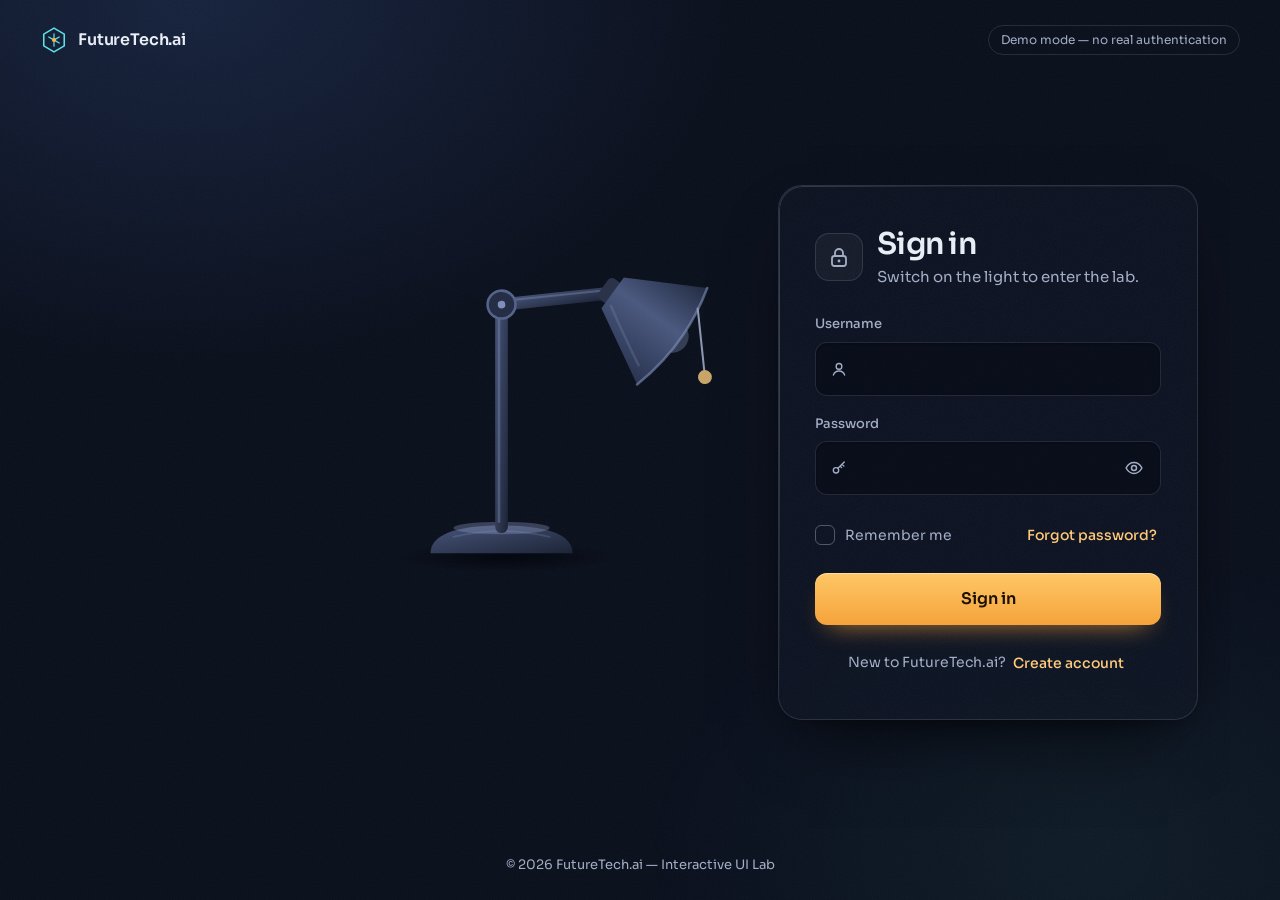
==== commit ab98d248: "ui: premium polish Spring lamp tilt, bulb warm-up, flicker-out on failed sign-in, cord sway, metal h" ====
--- a/index.html
+++ b/index.html
@@ -2,7 +2,7 @@
 <html lang="en">
 <head>
   <meta charset="UTF-8">
-  <meta name="viewport" content="width=device-width, initial-scale=1">
+  <meta name="viewport" content="width=device-width, initial-scale=1, viewport-fit=cover">
   <meta name="description" content="FutureTech.ai Interactive Login — an animated desk-lamp sign-in page.">
   <meta name="theme-color" content="#0A0F1C">
   <title>FutureTech.ai — Interactive Login</title>
@@ -53,52 +53,83 @@
             <stop offset=".55" stop-color="#4C5A80"/>
             <stop offset="1" stop-color="#232C43"/>
           </linearGradient>
+          <!-- Beam: long, eased falloff so it never ends in a hard line -->
           <linearGradient id="beamFill" x1="0" y1="0" x2="0" y2="1">
-            <stop offset="0" stop-color="#FFE2A8" stop-opacity=".62"/>
-            <stop offset=".4" stop-color="#FFB547" stop-opacity=".22"/>
-            <stop offset=".9" stop-color="#FFB547" stop-opacity="0"/>
-          </linearGradient>
+            <stop offset="0" stop-color="#FFF1D2" stop-opacity=".66"/>
+            <stop offset=".12" stop-color="#FFE0A3" stop-opacity=".42"/>
+            <stop offset=".3" stop-color="#FFC56A" stop-opacity=".22"/>
+            <stop offset=".52" stop-color="#FFB547" stop-opacity=".1"/>
+            <stop offset=".72" stop-color="#FFB547" stop-opacity=".035"/>
+            <stop offset=".88" stop-color="#FFB547" stop-opacity="0"/>
+          </linearGradient>
+          <!-- Beam sides fade out too -->
+          <linearGradient id="beamSides" x1="0" y1="0" x2="1" y2="0">
+            <stop offset="0" stop-color="#fff" stop-opacity="0"/>
+            <stop offset=".3" stop-color="#fff" stop-opacity=".85"/>
+            <stop offset=".5" stop-color="#fff" stop-opacity="1"/>
+            <stop offset=".7" stop-color="#fff" stop-opacity=".85"/>
+            <stop offset="1" stop-color="#fff" stop-opacity="0"/>
+          </linearGradient>
+          <mask id="beamMask" maskUnits="userSpaceOnUse" x="-200" y="40" width="400" height="340">
+            <rect x="-200" y="40" width="400" height="340" fill="url(#beamSides)"/>
+          </mask>
+          <!-- Soft desk shadow under the base: dark centre, gentle falloff -->
+          <radialGradient id="deskShadow">
+            <stop offset="0" stop-color="#03060C" stop-opacity=".85"/>
+            <stop offset=".55" stop-color="#03060C" stop-opacity=".4"/>
+            <stop offset="1" stop-color="#03060C" stop-opacity="0"/>
+          </radialGradient>
+          <radialGradient id="poolFill">
+            <stop offset="0" stop-color="#FFC56A" stop-opacity=".9"/>
+            <stop offset=".6" stop-color="#FFB547" stop-opacity=".35"/>
+            <stop offset="1" stop-color="#FFB547" stop-opacity="0"/>
+          </radialGradient>
           <radialGradient id="bulbHalo">
             <stop offset="0" stop-color="#FFF4D6" stop-opacity=".95"/>
             <stop offset=".35" stop-color="#FFC56A" stop-opacity=".45"/>
             <stop offset="1" stop-color="#FFB547" stop-opacity="0"/>
           </radialGradient>
-          <filter id="soften" x="-50%" y="-50%" width="200%" height="200%">
-            <feGaussianBlur stdDeviation="6"/>
+          <filter id="beamBlur" x="-30%" y="-10%" width="160%" height="130%">
+            <feGaussianBlur stdDeviation="9"/>
           </filter>
         </defs>
 
         <!-- Warm pool of light on the desk -->
-        <ellipse class="lamp__pool" cx="170" cy="322" rx="120" ry="14" fill="#FFB547" filter="url(#soften)"/>
-
-        <!-- Base -->
-        <ellipse cx="80" cy="322" rx="64" ry="9" fill="#060A13" opacity=".7"/>
+        <ellipse class="lamp__pool" cx="172" cy="322" rx="130" ry="16" fill="url(#poolFill)"/>
+
+        <!-- Base, with a soft falloff shadow on the desk -->
+        <ellipse class="lamp__shadow" cx="84" cy="321" rx="84" ry="11" fill="url(#deskShadow)"/>
         <path d="M24 318c0-14 18-22 56-22s56 8 56 22z" fill="url(#metal)"/>
-        <ellipse cx="80" cy="298" rx="38" ry="5" fill="#6B7AA3" opacity=".35"/>
+        <ellipse class="lamp__sheen" cx="80" cy="298" rx="38" ry="5"/>
+        <path class="lamp__sheen lamp__sheen--line" d="M42 305q38-9 76 0" fill="none" stroke-width="1.5" stroke-linecap="round"/>
 
         <!-- Stand -->
         <rect x="75" y="120" width="10" height="182" rx="5" fill="url(#metal)"/>
-        <rect x="77" y="126" width="2" height="168" rx="1" fill="#8C9BC4" opacity=".35"/>
+        <rect class="lamp__sheen" x="77" y="126" width="2" height="168" rx="1"/>
 
         <!-- Head: pivots at the top of the stand (the joint) -->
         <g transform="translate(80 122)">
           <g class="lamp__head" id="lamp-head">
             <rect x="0" y="-5" width="88" height="10" rx="5" fill="url(#metal)"/>
+            <rect class="lamp__sheen" x="10" y="-3.5" width="70" height="1.6" rx=".8"/>
 
             <!-- Shade assembly, fixed angle at the end of the arm -->
             <g transform="translate(88 0) rotate(-48)">
-              <polygon class="lamp__beam" points="-40,62 40,62 170,360 -170,360" fill="url(#beamFill)" filter="url(#soften)"/>
+              <g class="lamp__beam" mask="url(#beamMask)">
+                <polygon points="-38,60 38,60 175,370 -175,370" fill="url(#beamFill)" filter="url(#beamBlur)"/>
+              </g>
               <circle class="lamp__halo" cx="0" cy="62" r="58" fill="url(#bulbHalo)"/>
               <circle class="lamp__bulb" cx="0" cy="58" r="13"/>
               <rect x="-10" y="-9" width="20" height="12" rx="4" fill="#2A3349"/>
               <path class="lamp__shade" d="M-15 0h30l32 58q-47 13-94 0z" fill="url(#shadeFill)"/>
-              <path d="M-47 58q47 13 94 0" fill="none" stroke="#7F8FBA" stroke-width="2" stroke-linecap="round" opacity=".6"/>
+              <path class="lamp__sheen lamp__sheen--line" d="M-9 5q-13 22-25 45" fill="none" stroke-width="2" stroke-linecap="round"/>
+              <path class="lamp__rim" d="M-47 58q47 13 94 0" fill="none" stroke-width="2" stroke-linecap="round"/>
 
               <!-- Pull cord: counter-rotated so it hangs straight down -->
               <g transform="translate(30 61) rotate(48)">
                 <g class="lamp__cord-hang">
                   <g class="lamp__cord" id="lamp-cord" role="button" tabindex="0" aria-pressed="false" aria-label="Pull the lamp cord to switch the light on">
-                    <rect class="cord-hit" x="-14" y="-2" width="28" height="70" fill="transparent"/>
+                    <rect class="cord-hit" x="-34" y="-2" width="68" height="76" fill="transparent"/>
                     <g class="cord-pull">
                       <line x1="0" y1="0" x2="0" y2="50" stroke="#8C98B3" stroke-width="1.6"/>
                       <circle class="cord-bead" cx="0" cy="55" r="5.5"/>
@@ -109,7 +140,7 @@
             </g>
 
             <!-- Joint cap drawn last so it sits on top of the arm -->
-            <circle cx="0" cy="0" r="11" fill="#252E45" stroke="#56648C" stroke-width="2"/>
+            <circle class="lamp__joint" cx="0" cy="0" r="11" fill="#252E45" stroke-width="2"/>
             <circle cx="0" cy="0" r="3" fill="#7F8FBA"/>
           </g>
         </g>
@@ -120,6 +151,7 @@
     <section class="card" id="card" aria-labelledby="card-title">
       <div class="card__shade" aria-hidden="true"></div>
       <div class="card__light" aria-hidden="true"></div>
+      <div class="card__noise" aria-hidden="true"></div>
 
       <div class="card__body">
         <div class="card__head">
@@ -144,7 +176,7 @@
                 <circle cx="12" cy="8.5" r="3.8" fill="none" stroke="currentColor" stroke-width="1.8"/>
                 <path d="M4.5 20c1.2-3.6 4-5.4 7.5-5.4s6.3 1.8 7.5 5.4" fill="none" stroke="currentColor" stroke-width="1.8" stroke-linecap="round"/>
               </svg>
-              <input id="username" name="username" type="text" autocomplete="username" autocapitalize="none" spellcheck="false" required aria-describedby="username-error">
+              <input id="username" name="username" type="text" autocomplete="username" autocapitalize="none" spellcheck="false" enterkeyhint="next" required aria-describedby="username-error">
             </div>
             <p class="field__error" id="username-error"></p>
           </div>
@@ -156,14 +188,12 @@
                 <circle cx="8" cy="15" r="3.6" fill="none" stroke="currentColor" stroke-width="1.8"/>
                 <path d="M10.6 12.4L19 4m-3 3l2.5 2.5M13.5 9.5l2 2" fill="none" stroke="currentColor" stroke-width="1.8" stroke-linecap="round"/>
               </svg>
-              <input id="password" name="password" type="password" autocomplete="current-password" required aria-describedby="password-error">
+              <input id="password" name="password" type="password" autocomplete="current-password" enterkeyhint="go" required aria-describedby="password-error">
               <button type="button" class="toggle-pass" id="toggle-pass" aria-controls="password" aria-pressed="false" aria-label="Show password">
-                <svg class="icon-eye" viewBox="0 0 24 24" aria-hidden="true" focusable="false">
+                <svg class="eye" viewBox="0 0 24 24" aria-hidden="true" focusable="false">
                   <path d="M2.5 12S6 5.5 12 5.5 21.5 12 21.5 12 18 18.5 12 18.5 2.5 12 2.5 12z" fill="none" stroke="currentColor" stroke-width="1.8" stroke-linejoin="round"/>
-                  <circle cx="12" cy="12" r="3" fill="none" stroke="currentColor" stroke-width="1.8"/>
-                </svg>
-                <svg class="icon-eye-off" viewBox="0 0 24 24" aria-hidden="true" focusable="false">
-                  <path d="M4 4l16 16M9.9 5.8A9.7 9.7 0 0 1 12 5.5c6 0 9.5 6.5 9.5 6.5a17 17 0 0 1-3 3.7M6.3 7.6A16.8 16.8 0 0 0 2.5 12S6 18.5 12 18.5a9 9 0 0 0 4-.9M9.9 10a3 3 0 0 0 4.1 4.1" fill="none" stroke="currentColor" stroke-width="1.8" stroke-linecap="round" stroke-linejoin="round"/>
+                  <circle class="eye__pupil" cx="12" cy="12" r="3" fill="none" stroke="currentColor" stroke-width="1.8"/>
+                  <path class="eye__slash" d="M4 4l16 16" fill="none" stroke="currentColor" stroke-width="1.8" stroke-linecap="round"/>
                 </svg>
               </button>
             </div>
@@ -208,6 +238,9 @@
     </section>
   </main>
 
+  <!-- Screen-reader announcements for lamp and auth state -->
+  <p class="sr-only" id="sr-status" role="status" aria-live="polite" aria-atomic="true"></p>
+
   <footer class="footer">
     <p>© 2026 FutureTech.ai — Interactive UI Lab</p>
   </footer>
--- a/css/tokens.css
+++ b/css/tokens.css
@@ -21,9 +21,20 @@
   --radius-field: 12px;
   --ease-out: cubic-bezier(0.22, 1, 0.36, 1);
   --ease-spring: cubic-bezier(0.34, 1.45, 0.5, 1);
+  /* Lamp tilt: spring fallback for browsers without linear() */
+  --ease-lamp: cubic-bezier(0.34, 1.3, 0.5, 1);
+  --caret: var(--amber);
 
   --tilt: -6deg; /* lamp head angle, changed by page state */
 
   font-family: "Sora", system-ui, -apple-system, "Segoe UI", Roboto, "Helvetica Neue", Arial, sans-serif;
   color-scheme: dark;
 }
+
+/* A real damped spring (small overshoot, then settle) where linear() is supported */
+@supports (transition-timing-function: linear(0, 1)) {
+  :root {
+    --ease-lamp: linear(0, 0.062, 0.211, 0.401, 0.594, 0.767, 0.907, 1.01, 1.076, 1.11, 1.12, 1.112,
+      1.094, 1.071, 1.048, 1.028, 1.011, 0.999, 0.991, 0.987, 0.986, 0.987, 0.989, 0.991, 1);
+  }
+}
--- a/css/base.css
+++ b/css/base.css
@@ -5,6 +5,7 @@
      .is-peeking  password field focused → lamp leans in
      .is-lit      lamp switched on       → warm light spreads
      .is-authed   sign-in complete       → lock opens
+     .is-flickering  failed sign-in      → bulb flickers out
    ========================================================= */
 
 *,
@@ -28,6 +29,17 @@
   -webkit-font-smoothing: antialiased;
 }
 
+/* Very light film grain over the whole page: stops gradient banding */
+body::after {
+  content: "";
+  position: fixed;
+  inset: 0;
+  z-index: 0;
+  pointer-events: none;
+  opacity: 0.035;
+  background-image: url("data:image/svg+xml,%3Csvg xmlns='http://www.w3.org/2000/svg' width='160' height='160'%3E%3Cfilter id='n'%3E%3CfeTurbulence type='fractalNoise' baseFrequency='.9' numOctaves='2' stitchTiles='stitch'/%3E%3CfeColorMatrix values='0 0 0 0 1  0 0 0 0 1  0 0 0 0 1  0 0 0 .9 0'/%3E%3C/filter%3E%3Crect width='100%25' height='100%25' filter='url(%23n)'/%3E%3C/svg%3E");
+}
+
 /* Slow, cool "breathing" glow in the far corner — the room before the lamp */
 body::before {
   content: "";
@@ -52,7 +64,7 @@
   pointer-events: none;
   background: radial-gradient(520px 460px at 32% 22%, rgba(255, 170, 60, 0.16), transparent 70%);
   opacity: 0;
-  transition: opacity 1.2s var(--ease-out);
+  transition: opacity 0.9s var(--ease-out);
 }
 .is-peeking .ambient { opacity: 0.3; }
 .is-lit .ambient     { opacity: 1; }
@@ -73,7 +85,7 @@
   background: rgba(170, 190, 225, 0.55);
   opacity: 0;
   animation: drift var(--d) linear var(--delay) infinite;
-  transition: background-color 1.2s, box-shadow 1.2s;
+  transition: background-color 0.9s, box-shadow 0.9s;
 }
 .is-lit .particle {
   background: rgba(255, 210, 140, 0.8);
@@ -124,11 +136,15 @@
   justify-content: space-between;
   gap: 12px;
   padding: 18px clamp(16px, 4vw, 40px);
+  padding-top: max(18px, env(safe-area-inset-top));
+  padding-left: max(clamp(16px, 4vw, 40px), env(safe-area-inset-left));
+  padding-right: max(clamp(16px, 4vw, 40px), env(safe-area-inset-right));
 }
 .brand {
   display: inline-flex;
   align-items: center;
   gap: 10px;
+  min-height: 44px;
   color: var(--text);
   font-weight: 600;
   font-size: 1rem;
@@ -165,7 +181,7 @@
   width: 100%;
   max-width: 1180px;
   margin: 0 auto;
-  padding: 0 16px 16px;
+  padding: 0 max(16px, env(safe-area-inset-right)) 16px max(16px, env(safe-area-inset-left));
   display: grid;
   grid-template-columns: minmax(0, 1fr);
   justify-items: center;
@@ -191,6 +207,7 @@
   position: relative;
   z-index: 1;
   padding: 18px 16px 26px;
+  padding-bottom: max(26px, calc(env(safe-area-inset-bottom) + 12px));
   text-align: center;
 }
 .footer p { margin: 0; font-size: 0.8125rem; color: var(--muted); }
@@ -214,14 +231,14 @@
   .stage { column-gap: 72px; }
 }
 
-/* Respect users who prefer less motion */
+/* Reduced motion: nothing moves or flickers; colour and opacity
+   changes stay as short, simple fades. */
 @media (prefers-reduced-motion: reduce) {
   *,
   *::before,
   *::after {
-    animation-duration: 0.01ms !important;
-    animation-iteration-count: 1 !important;
-    transition-duration: 0.01ms !important;
+    animation: none !important;
+    scroll-behavior: auto !important;
   }
   .particles { display: none; }
 }
--- a/css/lamp.css
+++ b/css/lamp.css
@@ -1,6 +1,9 @@
 /* =========================================================
    FutureTech.ai — desk lamp
    The SVG lamp, its light and the pull cord.
+     body.is-peeking     lamp leans toward the form, faint glow
+     body.is-lit         bulb warms up, beam and pool fade in
+     body.is-flickering  failed sign-in: short flicker, then out
    ========================================================= */
 
 .lamp-zone {
@@ -16,50 +19,135 @@
   width: 100%;
   height: auto;
   overflow: visible;
-  transition: transform 0.9s var(--ease-spring);
+  transition: transform 0.9s var(--ease-lamp);
 }
 .is-peeking .lamp { transform: translate(6px, 4px); }
 
-/* The head rotates around the joint at the top of the stand */
+/* The head rotates around the joint at the top of the stand,
+   on a spring curve: small overshoot, then it settles. */
 .lamp__head {
   transform: rotate(var(--tilt));
   transform-origin: 0 0;
-  transition: transform 0.9s var(--ease-spring);
+  transition: transform 0.9s var(--ease-lamp);
 }
 body.is-lit      { --tilt: 0deg; }
 body.is-peeking  { --tilt: 8deg; }
 
-.lamp__bulb { fill: #353E55; transition: fill 0.5s; }
+/* ---------- Bulb, halo, beam, pool ---------- */
+.lamp__bulb { fill: #353E55; transition: fill 0.5s var(--ease-out); }
 .is-peeking .lamp__bulb { fill: #6E6450; }
-.is-lit .lamp__bulb     { fill: #FFF1CC; }
+.is-lit .lamp__bulb     { fill: #FFF3D6; }
 
 .lamp__beam,
 .lamp__halo,
-.lamp__pool { opacity: 0; transition: opacity 0.9s var(--ease-out); }
+.lamp__pool { opacity: 0; transition: opacity 0.7s var(--ease-out); }
+.lamp__halo { transform-box: fill-box; transform-origin: center; }
 
-.is-peeking .lamp__beam { opacity: 0.18; }
+.is-peeking .lamp__beam { opacity: 0.16; }
 .is-peeking .lamp__halo { opacity: 0.3; }
 .is-peeking .lamp__pool { opacity: 0.05; }
 
 .is-lit .lamp__beam { opacity: 1; }
 .is-lit .lamp__halo { opacity: 1; }
-.is-lit .lamp__pool { opacity: 0.22; }
+.is-lit .lamp__pool { opacity: 0.3; }
 
-/* Brief filament flicker when the lamp switches on */
-.is-lit .lamp__beam,
-.is-lit .lamp__halo { animation: flicker 0.7s ease-out 1; }
-@keyframes flicker {
+/* Warm-up: the filament glows dim amber, then climbs to warm white */
+.is-lit .lamp__bulb { animation: bulb-warm 0.45s var(--ease-out); }
+.is-lit .lamp__halo { animation: halo-warm 0.45s var(--ease-out); }
+.is-lit .lamp__beam { animation: beam-warm 0.55s ease-in; }
+
+@keyframes bulb-warm {
+  0%   { fill: #6B3F12; }
+  35%  { fill: #D98A2B; }
+  70%  { fill: #FFD58A; }
+  100% { fill: #FFF3D6; }
+}
+@keyframes halo-warm {
+  0%   { opacity: 0.1; transform: scale(0.55); }
+  45%  { opacity: 0.55; transform: scale(0.85); }
+  100% { opacity: 1; transform: scale(1); }
+}
+@keyframes beam-warm {
   0%   { opacity: 0; }
-  18%  { opacity: 0.8; }
-  26%  { opacity: 0.25; }
-  40%  { opacity: 1; }
+  40%  { opacity: 0.35; }
   100% { opacity: 1; }
 }
 
-/* Pull cord */
+/* Failed sign-in: the bulb stutters, then dies (under 600ms) */
+.is-flickering .lamp__bulb { animation: bulb-fail 0.55s linear; }
+.is-flickering .lamp__halo { animation: glow-fail 0.55s linear; }
+.is-flickering .lamp__beam { animation: beam-fail 0.55s linear; }
+
+@keyframes bulb-fail {
+  0%   { fill: #FFD58A; }
+  14%  { fill: #4A4136; }
+  26%  { fill: #F5B860; }
+  40%  { fill: #3B3A40; }
+  54%  { fill: #A8804A; }
+  100% { fill: #353E55; }
+}
+@keyframes glow-fail {
+  0%   { opacity: 0.75; }
+  14%  { opacity: 0.08; }
+  26%  { opacity: 0.55; }
+  40%  { opacity: 0; }
+  54%  { opacity: 0.22; }
+  100% { opacity: 0; }
+}
+@keyframes beam-fail {
+  0%   { opacity: 0.5; }
+  14%  { opacity: 0.05; }
+  26%  { opacity: 0.35; }
+  40%  { opacity: 0; }
+  54%  { opacity: 0.12; }
+  100% { opacity: 0; }
+}
+
+/* ---------- Desk shadow and metal highlights ---------- */
+.lamp__shadow {
+  transform-box: fill-box;
+  transform-origin: 60% 50%;
+  transition: transform 0.7s var(--ease-out), opacity 0.7s var(--ease-out);
+}
+/* With the bulb on, the base shadow stretches away from the light */
+.is-lit .lamp__shadow { transform: scaleX(1.12) translateX(-3px); opacity: 0.95; }
+
+.lamp__sheen {
+  fill: #8C9BC4;
+  opacity: 0.35;
+  transition: fill 0.6s var(--ease-out), stroke 0.6s var(--ease-out), opacity 0.6s var(--ease-out);
+}
+.lamp__sheen--line { fill: none; stroke: #8C9BC4; opacity: 0.22; }
+.lamp__rim {
+  stroke: #7F8FBA;
+  opacity: 0.6;
+  transition: stroke 0.6s var(--ease-out), opacity 0.6s var(--ease-out);
+}
+.lamp__joint { stroke: #56648C; transition: stroke 0.6s var(--ease-out); }
+
+.is-peeking .lamp__rim { stroke: #B7A98E; }
+.is-lit .lamp__sheen { fill: #FFE1B0; opacity: 0.55; }
+.is-lit .lamp__sheen--line { stroke: #FFE1B0; opacity: 0.5; }
+.is-lit .lamp__rim { stroke: #FFE7B8; opacity: 1; }
+.is-lit .lamp__joint { stroke: #9C8A6E; }
+
+/* ---------- Pull cord ---------- */
 .lamp__cord { cursor: pointer; outline: none; }
 .cord-pull { transition: transform 0.35s var(--ease-spring); }
 .lamp__cord.is-pulled .cord-pull { transform: translateY(10px); }
+
+/* The cord swings like a pendulum after a pull or a head move */
+.lamp__cord-hang { transform-origin: 0 0; }
+.lamp__cord-hang.is-swaying { animation: sway 0.9s var(--ease-out); }
+@keyframes sway {
+  0%   { transform: rotate(0deg); }
+  18%  { transform: rotate(7deg); }
+  40%  { transform: rotate(-4.5deg); }
+  60%  { transform: rotate(2.5deg); }
+  80%  { transform: rotate(-1deg); }
+  100% { transform: rotate(0deg); }
+}
+
 .cord-bead {
   fill: #C9A56A;
   stroke: transparent;
@@ -79,3 +167,15 @@
   }
   .is-peeking .lamp { transform: translate(12px, 2px); }
 }
+
+/* Reduced motion: no spring, no flicker, no sway — simple fades only */
+@media (prefers-reduced-motion: reduce) {
+  .lamp,
+  .lamp__head,
+  .lamp__shadow,
+  .cord-pull { transition: none; }
+  .is-lit .lamp__shadow { transform: none; }
+  .lamp__beam,
+  .lamp__halo,
+  .lamp__pool { transition: opacity 0.3s linear; }
+}
--- a/css/card.css
+++ b/css/card.css
@@ -5,6 +5,10 @@
 
 /* ---------- Glass login card ---------- */
 .card {
+  /* Where the lamp light hits the card. Mobile: lamp is above-left. */
+  --light-at: 22% -14%;
+  --light-size: 130% 78%;
+
   position: relative;
   z-index: 1;
   width: 100%;
@@ -14,34 +18,89 @@
   border: 1px solid var(--line);
   -webkit-backdrop-filter: blur(18px) saturate(140%);
   backdrop-filter: blur(18px) saturate(140%);
-  box-shadow: 0 30px 60px -24px rgba(0, 0, 0, 0.7);
+  /* Layered edge: thin inner top highlight + soft outer and contact shadows */
+  box-shadow:
+    inset 0 1px 0 rgba(255, 255, 255, 0.07),
+    0 34px 70px -30px rgba(0, 0, 0, 0.78),
+    0 10px 22px -14px rgba(0, 0, 0, 0.55);
   overflow: hidden;
   transition: transform 0.4s var(--ease-out), border-color 0.8s, box-shadow 0.8s;
 }
 
+/* Lower blur on small screens: cheaper to render on mid-range phones */
+@media (max-width: 599px) {
+  .card {
+    -webkit-backdrop-filter: blur(10px) saturate(130%);
+    backdrop-filter: blur(10px) saturate(130%);
+  }
+}
+/* No backdrop-filter support: a solid-enough panel keeps text readable */
+@supports not ((backdrop-filter: blur(1px)) or (-webkit-backdrop-filter: blur(1px))) {
+  .card { background: rgba(16, 22, 38, 0.95); }
+}
+
 /* Darkening layer (room is dim) and warm light layer (lamp is on) */
 .card__shade,
-.card__light {
+.card__light,
+.card__noise {
   position: absolute;
   inset: 0;
   pointer-events: none;
-  transition: opacity 1s var(--ease-out);
+  transition: opacity 0.9s var(--ease-out);
 }
 .card__shade { background: rgba(4, 7, 14, 0.36); }
 .card__light {
   background:
-    radial-gradient(120% 80% at 10% -10%, rgba(255, 190, 90, 0.26), transparent 60%),
-    linear-gradient(180deg, rgba(255, 200, 120, 0.06), transparent 40%);
+    radial-gradient(var(--light-size) at var(--light-at), rgba(255, 190, 90, 0.28), transparent 62%),
+    linear-gradient(180deg, rgba(255, 200, 120, 0.05), transparent 40%);
   opacity: 0;
+}
+/* Very light grain: prevents banding in the glass gradients */
+.card__noise {
+  opacity: 0.05;
+  background-image: url("data:image/svg+xml,%3Csvg xmlns='http://www.w3.org/2000/svg' width='140' height='140'%3E%3Cfilter id='n'%3E%3CfeTurbulence type='fractalNoise' baseFrequency='.85' numOctaves='2' stitchTiles='stitch'/%3E%3CfeColorMatrix values='0 0 0 0 1  0 0 0 0 1  0 0 0 0 1  0 0 0 .9 0'/%3E%3C/filter%3E%3Crect width='100%25' height='100%25' filter='url(%23n)'/%3E%3C/svg%3E");
 }
 .is-peeking .card__shade { opacity: 0.75; }
 .is-peeking .card__light { opacity: 0.3; }
 .is-lit .card__shade { opacity: 0; }
 .is-lit .card__light { opacity: 1; }
 
+/* Specular edge: a bright rim on the side facing the lamp.
+   ::before is the cool resting rim, ::after the warm lit rim. */
+@supports (mask-composite: exclude) or (-webkit-mask-composite: xor) {
+  .card::before,
+  .card::after {
+    content: "";
+    position: absolute;
+    inset: 0;
+    z-index: 2;
+    border-radius: inherit;
+    padding: 1px;
+    pointer-events: none;
+    -webkit-mask: linear-gradient(#000 0 0) content-box, linear-gradient(#000 0 0);
+    -webkit-mask-composite: xor;
+    mask: linear-gradient(#000 0 0) content-box exclude, linear-gradient(#000 0 0);
+    transition: opacity 0.9s var(--ease-out);
+  }
+  .card::before {
+    background: radial-gradient(var(--light-size) at var(--light-at), rgba(220, 230, 255, 0.28), transparent 60%);
+  }
+  .card::after {
+    background: radial-gradient(var(--light-size) at var(--light-at), rgba(255, 226, 170, 0.9), rgba(255, 190, 100, 0.25) 45%, transparent 70%);
+    opacity: 0;
+  }
+  .is-peeking .card::after { opacity: 0.3; }
+  .is-lit .card::after { opacity: 1; }
+}
+
+/* Lamp on: warm border and a shadow tinted by the light */
 .is-lit .card {
   border-color: rgba(255, 200, 120, 0.3);
-  box-shadow: 0 30px 70px -24px rgba(0, 0, 0, 0.7), 0 0 70px -24px rgba(255, 181, 71, 0.45);
+  box-shadow:
+    inset 0 1px 0 rgba(255, 236, 200, 0.14),
+    0 34px 74px -30px rgba(40, 20, 0, 0.8),
+    0 10px 22px -14px rgba(20, 10, 0, 0.6),
+    0 0 70px -24px rgba(255, 181, 71, 0.45);
 }
 
 @media (hover: hover) {
@@ -125,9 +184,10 @@
   font-size: 0.8125rem;
   font-weight: 500;
   color: var(--muted);
-  transition: color 0.25s;
-}
-.field:focus-within label { color: var(--amber-soft); }
+  transition: color 0.25s var(--ease-out), transform 0.3s var(--ease-out);
+  transform-origin: left center;
+}
+.field:focus-within label { color: var(--amber-soft); transform: translateX(2px); }
 
 .field__control {
   position: relative;
@@ -136,12 +196,14 @@
   border-radius: var(--radius-field);
   background: rgba(6, 10, 20, 0.55);
   border: 1px solid var(--line);
-  transition: border-color 0.25s, box-shadow 0.25s, background-color 0.25s;
-}
+  box-shadow: inset 0 1px 2px rgba(0, 0, 0, 0.25);
+  transition: border-color 0.25s var(--ease-out), box-shadow 0.25s var(--ease-out), background-color 0.25s var(--ease-out);
+}
+.field__control:hover { border-color: rgba(201, 211, 230, 0.24); }
 .field__control:focus-within {
   border-color: rgba(255, 181, 71, 0.65);
   background: rgba(6, 10, 20, 0.72);
-  box-shadow: 0 0 0 4px rgba(255, 181, 71, 0.14);
+  box-shadow: inset 0 1px 2px rgba(0, 0, 0, 0.25), 0 0 0 4px rgba(255, 181, 71, 0.14);
 }
 
 .field__icon {
@@ -150,7 +212,7 @@
   height: 18px;
   margin-left: 14px;
   color: var(--muted);
-  transition: color 0.25s, transform 0.3s var(--ease-spring);
+  transition: color 0.25s var(--ease-out), transform 0.3s var(--ease-spring);
 }
 .field__control:focus-within .field__icon {
   color: var(--amber);
@@ -160,18 +222,21 @@
 .field input {
   flex: 1;
   min-width: 0;
+  min-height: 50px;
   padding: 14px 14px 14px 12px;
   border: 0;
   outline: 0;
   background: transparent;
   color: var(--text);
+  caret-color: var(--caret);
   font: inherit;
   font-size: 1rem; /* 16px prevents iOS zoom on focus */
 }
+.field input::placeholder { color: #8894AE; opacity: 1; }
 .field input:-webkit-autofill {
   -webkit-text-fill-color: var(--text);
   -webkit-box-shadow: 0 0 0 1000px #0B111F inset;
-  caret-color: var(--text);
+  caret-color: var(--caret);
 }
 
 .toggle-pass {
@@ -190,10 +255,21 @@
   transition: color 0.2s, background-color 0.2s;
 }
 .toggle-pass:hover { color: var(--text); background: rgba(255, 255, 255, 0.05); }
-.toggle-pass svg { width: 20px; height: 20px; }
-.toggle-pass .icon-eye-off { display: none; }
-.toggle-pass[aria-pressed="true"] .icon-eye { display: none; }
-.toggle-pass[aria-pressed="true"] .icon-eye-off { display: block; }
+.toggle-pass svg { width: 20px; height: 20px; overflow: visible; }
+
+/* Eye icon morphs: the slash draws across and the pupil narrows */
+.eye__slash {
+  stroke-dasharray: 23;
+  stroke-dashoffset: 23;
+  transition: stroke-dashoffset 0.3s var(--ease-out);
+}
+.eye__pupil {
+  transform-box: fill-box;
+  transform-origin: center;
+  transition: transform 0.3s var(--ease-spring), opacity 0.3s;
+}
+.toggle-pass[aria-pressed="true"] .eye__slash { stroke-dashoffset: 0; }
+.toggle-pass[aria-pressed="true"] .eye__pupil { transform: scale(0.55); opacity: 0.7; }
 
 /* Validation */
 .field.has-error .field__control {
@@ -205,6 +281,7 @@
   margin: 6px 0 0;
   font-size: 0.8125rem;
   color: var(--danger);
+  animation: rise 0.3s var(--ease-out);
 }
 .field__error:empty { display: none; }
 
@@ -214,8 +291,8 @@
   flex-wrap: wrap;
   align-items: center;
   justify-content: space-between;
-  gap: 8px 12px;
-  margin: 4px 0 20px;
+  gap: 4px 12px;
+  margin: 0 0 16px;
 }
 
 .check {
@@ -246,14 +323,24 @@
   color: #1B1204;
   transition: background-color 0.2s, border-color 0.2s, transform 0.2s var(--ease-spring);
 }
-.check__box svg { width: 14px; height: 14px; opacity: 0; transform: scale(0.6); transition: opacity 0.2s, transform 0.25s var(--ease-spring); }
+.check__box svg { width: 14px; height: 14px; }
+/* The tick draws itself in */
+.check__box path {
+  stroke-dasharray: 14;
+  stroke-dashoffset: 14;
+  transition: stroke-dashoffset 0.28s var(--ease-out) 0.05s;
+}
+.check:hover .check__box { border-color: rgba(255, 200, 120, 0.6); }
 .check input:checked + .check__box { background: var(--amber); border-color: var(--amber); }
-.check input:checked + .check__box svg { opacity: 1; transform: scale(1); }
+.check input:checked + .check__box path { stroke-dashoffset: 0; }
 .check:active .check__box { transform: scale(0.9); }
 .check input:focus-visible + .check__box { outline: 2px solid var(--cyan); outline-offset: 3px; }
 
 .link-btn {
-  padding: 6px 2px;
+  display: inline-flex;
+  align-items: center;
+  min-height: 44px;
+  padding: 0 4px;
   border: 0;
   background: none;
   color: var(--amber-link);
@@ -263,24 +350,26 @@
   cursor: pointer;
   border-radius: 6px;
   text-underline-offset: 4px;
+  vertical-align: middle;
 }
 .link-btn:hover { text-decoration: underline; }
 
-/* Status / error message */
+/* Status / error message: slides in gently; role="status" announces it */
 .form-message {
   margin: 0 0 16px;
   padding: 10px 12px;
   border-radius: 10px;
   font-size: 0.8125rem;
   line-height: 1.45;
-  animation: rise 0.3s var(--ease-out);
+  animation: rise 0.35s var(--ease-out);
 }
 .form-message:empty { display: none; }
 .form-message.is-error { color: #FFC2C2; background: rgba(255, 120, 120, 0.08); border: 1px solid rgba(255, 138, 138, 0.28); }
 .form-message.is-info  { color: #C8F4F6; background: rgba(92, 225, 230, 0.06); border: 1px solid rgba(92, 225, 230, 0.22); }
+.form-message.is-success { color: #FFE2B0; background: rgba(255, 181, 71, 0.08); border: 1px solid rgba(255, 181, 71, 0.28); }
 
 @keyframes rise {
-  from { opacity: 0; transform: translateY(4px); }
+  from { opacity: 0; transform: translateY(6px); }
   to   { opacity: 1; transform: none; }
 }
 
@@ -290,9 +379,9 @@
   display: flex;
   align-items: center;
   justify-content: center;
-  gap: 10px;
   width: 100%;
   min-height: 52px;
+  padding: 0 52px; /* room for the spinner, so the label never moves */
   border: 0;
   border-radius: var(--radius-field);
   background: linear-gradient(180deg, #FFC766, #F5A33B);
@@ -309,19 +398,33 @@
   filter: brightness(1.05);
   box-shadow: 0 16px 34px -12px rgba(255, 166, 61, 0.9), inset 0 1px 0 rgba(255, 255, 255, 0.4);
 }
-.btn-primary:active { transform: translateY(0) scale(0.985); filter: brightness(0.97); }
+.btn-primary:active {
+  transform: translateY(1px) scale(0.98);
+  filter: brightness(0.96);
+  box-shadow: 0 6px 14px -10px rgba(255, 166, 61, 0.8), inset 0 1px 2px rgba(80, 40, 0, 0.25);
+  transition-duration: 0.08s;
+}
 .btn-primary[aria-busy="true"] { cursor: progress; }
 
 .btn__spinner {
-  display: none;
+  position: absolute;
+  right: 18px;
+  top: 50%;
   width: 18px;
   height: 18px;
+  margin-top: -9px;
   border-radius: 50%;
   border: 2px solid rgba(27, 18, 4, 0.25);
   border-top-color: #1B1204;
+  opacity: 0;
+  transform: scale(0.5);
+  transition: opacity 0.2s, transform 0.25s var(--ease-spring);
+}
+.btn-primary[aria-busy="true"] .btn__spinner {
+  opacity: 1;
+  transform: scale(1);
   animation: spin 0.7s linear infinite;
 }
-.btn-primary[aria-busy="true"] .btn__spinner { display: block; }
 @keyframes spin { to { transform: rotate(360deg); } }
 
 .btn-ghost {
@@ -335,13 +438,13 @@
   font-size: 0.9375rem;
   font-weight: 500;
   cursor: pointer;
-  transition: background-color 0.2s, transform 0.2s var(--ease-out);
-}
-.btn-ghost:hover { background: rgba(255, 181, 71, 0.12); }
-.btn-ghost:active { transform: scale(0.97); }
+  transition: background-color 0.2s, border-color 0.2s, transform 0.2s var(--ease-out);
+}
+.btn-ghost:hover { background: rgba(255, 181, 71, 0.12); border-color: rgba(255, 200, 120, 0.5); transform: translateY(-1px); }
+.btn-ghost:active { transform: scale(0.97); transition-duration: 0.08s; }
 
 .alt {
-  margin: 20px 0 0;
+  margin: 16px 0 0;
   text-align: center;
   font-size: 0.875rem;
   color: var(--muted);
@@ -413,11 +516,35 @@
   .card__body { padding: 32px 28px 28px; }
 }
 
+/* Tablet and up: the lamp stands to the left, so light arrives from the left edge */
 @media (min-width: 760px) {
+  .card {
+    --light-at: -14% 30%;
+    --light-size: 100% 120%;
+  }
   .card__body { padding: 40px 36px 34px; }
 }
 
+/* Reduced motion: no lift, shake, spring or slide — fades only */
 @media (prefers-reduced-motion: reduce) {
+  .card,
+  .btn-primary,
+  .btn-ghost,
+  .field label,
+  .field__icon,
+  .check__box,
+  .lock__shackle,
+  .eye__pupil,
+  .btn__spinner { transition-property: opacity, color, background-color, border-color, box-shadow, filter; }
+  .card:hover,
+  .btn-primary:hover,
+  .btn-primary:active,
+  .btn-ghost:hover,
+  .btn-ghost:active,
+  .field:focus-within label,
+  .field__control:focus-within .field__icon { transform: none; }
+  .login-form.is-leaving,
+  .success { transform: none; }
   .success__ring,
   .success__tick { stroke-dashoffset: 0; }
 }
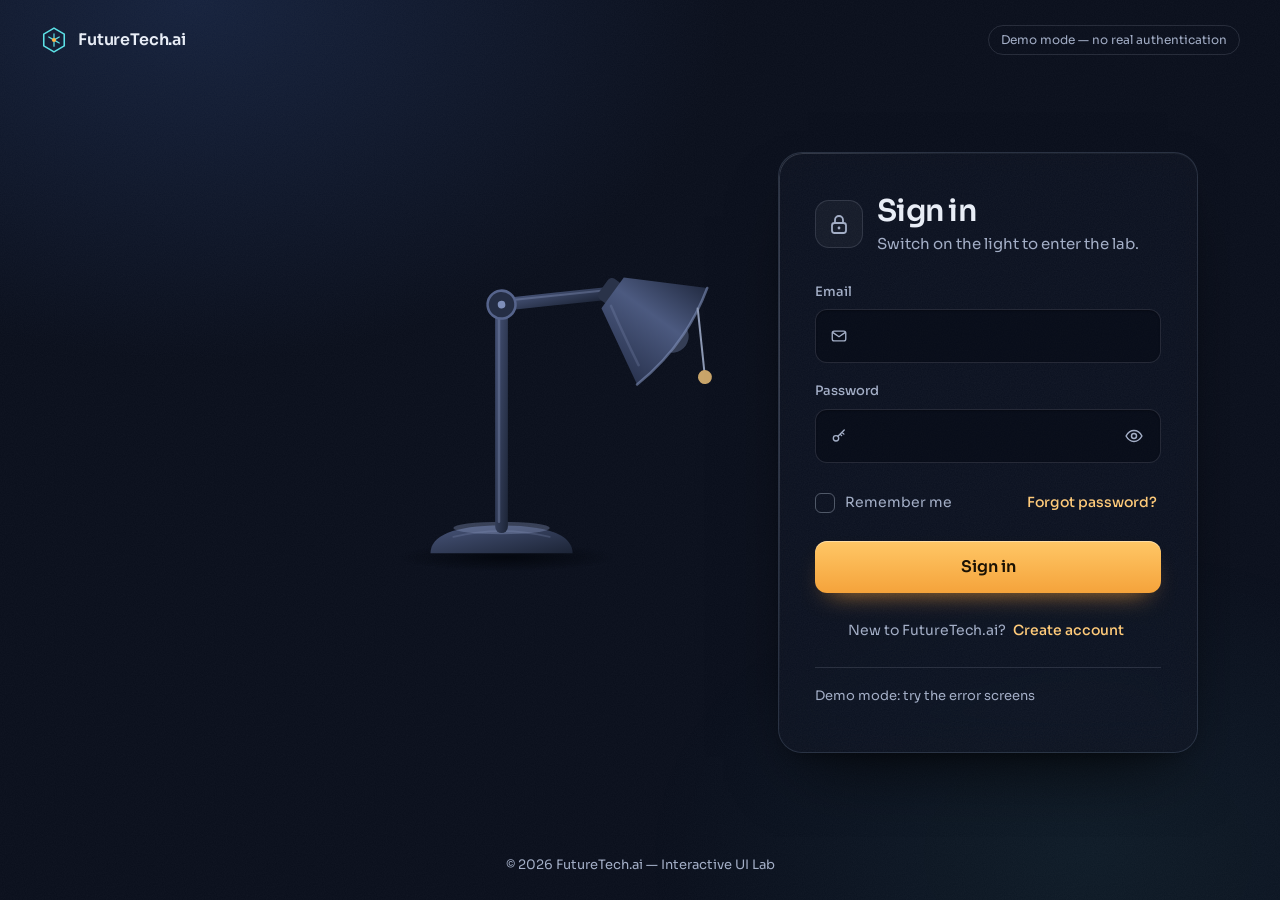
==== commit a2162a4d: "feat: Supabase provider, auto provider selection, sign in / create account / forgot password panels " ====
--- a/index.html
+++ b/index.html
@@ -3,12 +3,11 @@
 <head>
   <meta charset="UTF-8">
   <meta name="viewport" content="width=device-width, initial-scale=1, viewport-fit=cover">
-  <meta name="description" content="FutureTech.ai Interactive Login — an animated desk-lamp sign-in page.">
+  <meta name="description" content="FutureTech.ai — sign in, create an account or reset your password. An animated desk lamp lights up when you sign in.">
   <meta name="theme-color" content="#0A0F1C">
-  <title>FutureTech.ai — Interactive Login</title>
-
-  <!-- Favicon: a simple hexagon drawn inline, no image file needed -->
-  <link rel="icon" href="data:image/svg+xml,%3Csvg xmlns='http://www.w3.org/2000/svg' viewBox='0 0 32 32'%3E%3Cpath d='M16 2l12 7v14l-12 7-12-7V9z' fill='none' stroke='%235CE1E6' stroke-width='2.5'/%3E%3Ccircle cx='16' cy='16' r='4' fill='%23FFB547'/%3E%3C/svg%3E">
+  <title>FutureTech.ai — Sign in</title>
+
+  <link rel="icon" href="icons/favicon.svg" type="image/svg+xml">
 
   <!-- Sora typeface (free, Google Fonts). The page falls back to system fonts if offline. -->
   <link rel="preconnect" href="https://fonts.googleapis.com">
@@ -21,14 +20,14 @@
   <link rel="stylesheet" href="css/card.css">
 </head>
 <body>
-  <a class="skip-link" href="#username">Skip to sign in</a>
+  <a class="skip-link" href="#card">Skip to the form</a>
 
   <!-- Decorative background layers -->
   <div class="ambient" aria-hidden="true"></div>
   <div class="particles" id="particles" aria-hidden="true"></div>
 
   <header class="topbar">
-    <a class="brand" href="index.html" aria-label="FutureTech.ai, reload the login page">
+    <a class="brand" href="index.html" aria-label="FutureTech.ai, go to the sign-in page">
       <svg class="brand__mark" viewBox="0 0 32 32" aria-hidden="true" focusable="false">
         <path d="M16 2.5l11.7 6.75v13.5L16 29.5 4.3 22.75V9.25z" fill="none" stroke="currentColor" stroke-width="1.8"/>
         <path d="M16 9v5m0 4v5M10 12.5l4.3 2.5m3.4 2l4.3 2.5M22 12.5l-4.3 2.5" stroke="currentColor" stroke-width="1.4" stroke-linecap="round"/>
@@ -36,13 +35,19 @@
       </svg>
       <span>FutureTech.ai</span>
     </a>
-    <span class="demo-badge" id="demo-badge" hidden>Demo mode<span class="demo-badge__more"> — no real authentication</span></span>
+    <div class="topbar__actions">
+      <button type="button" class="install-btn" id="install-btn" hidden>
+        <svg viewBox="0 0 24 24" aria-hidden="true" focusable="false"><path d="M12 4v11m0 0l-4.5-4.5M12 15l4.5-4.5M5 19.5h14" fill="none" stroke="currentColor" stroke-width="1.8" stroke-linecap="round" stroke-linejoin="round"/></svg>
+        <span>Install app</span>
+      </button>
+      <span class="demo-badge" id="demo-badge" hidden>Demo mode<span class="demo-badge__more"> — no real authentication</span></span>
+    </div>
   </header>
 
   <main class="stage">
     <!-- ============ DESK LAMP (pure SVG) ============ -->
     <section class="lamp-zone" aria-label="Desk lamp">
-      <svg class="lamp" id="lamp" viewBox="0 90 260 250" focusable="false">
+      <svg class="lamp vt-lamp" id="lamp" viewBox="0 90 260 250" focusable="false">
         <defs>
           <linearGradient id="metal" x1="0" y1="0" x2="1" y2="1">
             <stop offset="0" stop-color="#48557A"/>
@@ -147,8 +152,8 @@
       </svg>
     </section>
 
-    <!-- ============ LOGIN CARD ============ -->
-    <section class="card" id="card" aria-labelledby="card-title">
+    <!-- ============ CARD ============ -->
+    <section class="card vt-card" id="card" aria-labelledby="card-title" tabindex="-1">
       <div class="card__shade" aria-hidden="true"></div>
       <div class="card__light" aria-hidden="true"></div>
       <div class="card__noise" aria-hidden="true"></div>
@@ -168,28 +173,29 @@
           </div>
         </div>
 
-        <form class="login-form" id="login-form" novalidate>
-          <div class="field" id="field-username">
-            <label for="username">Username</label>
-            <div class="field__control">
-              <svg class="field__icon" viewBox="0 0 24 24" aria-hidden="true" focusable="false">
-                <circle cx="12" cy="8.5" r="3.8" fill="none" stroke="currentColor" stroke-width="1.8"/>
-                <path d="M4.5 20c1.2-3.6 4-5.4 7.5-5.4s6.3 1.8 7.5 5.4" fill="none" stroke="currentColor" stroke-width="1.8" stroke-linecap="round"/>
-              </svg>
-              <input id="username" name="username" type="text" autocomplete="username" autocapitalize="none" spellcheck="false" enterkeyhint="next" required aria-describedby="username-error">
-            </div>
-            <p class="field__error" id="username-error"></p>
-          </div>
-
-          <div class="field" id="field-password">
-            <label for="password">Password</label>
+        <div class="panels" id="panels">
+        <!-- ===== Sign in ===== -->
+        <form class="panel is-visible" id="panel-signin" data-title="Sign in" data-sub="Switch on the light to enter the lab." aria-label="Sign in" novalidate>
+          <div class="field">
+            <label for="signin-email">Email</label>
+            <div class="field__control">
+              <svg class="field__icon" viewBox="0 0 24 24" aria-hidden="true" focusable="false">
+                <rect x="3" y="5.5" width="18" height="13" rx="2.5" fill="none" stroke="currentColor" stroke-width="1.8"/>
+                <path d="M4 7.5l8 5.5 8-5.5" fill="none" stroke="currentColor" stroke-width="1.8" stroke-linecap="round" stroke-linejoin="round"/>
+              </svg>
+              <input id="signin-email" name="email" type="email" inputmode="email" autocomplete="username" autocapitalize="none" spellcheck="false" enterkeyhint="next" maxlength="254" required aria-describedby="signin-email-error">
+            </div>
+            <p class="field__error" id="signin-email-error"></p>
+          </div>
+          <div class="field">
+            <label for="signin-password">Password</label>
             <div class="field__control">
               <svg class="field__icon" viewBox="0 0 24 24" aria-hidden="true" focusable="false">
                 <circle cx="8" cy="15" r="3.6" fill="none" stroke="currentColor" stroke-width="1.8"/>
                 <path d="M10.6 12.4L19 4m-3 3l2.5 2.5M13.5 9.5l2 2" fill="none" stroke="currentColor" stroke-width="1.8" stroke-linecap="round"/>
               </svg>
-              <input id="password" name="password" type="password" autocomplete="current-password" enterkeyhint="go" required aria-describedby="password-error">
-              <button type="button" class="toggle-pass" id="toggle-pass" aria-controls="password" aria-pressed="false" aria-label="Show password">
+              <input id="signin-password" name="signin-password" type="password" autocomplete="current-password" enterkeyhint="go" maxlength="72" required aria-describedby="signin-password-error">
+              <button type="button" class="toggle-pass" data-toggle-pass="signin-password" aria-controls="signin-password" aria-pressed="false" aria-label="Show password">
                 <svg class="eye" viewBox="0 0 24 24" aria-hidden="true" focusable="false">
                   <path d="M2.5 12S6 5.5 12 5.5 21.5 12 21.5 12 18 18.5 12 18.5 2.5 12 2.5 12z" fill="none" stroke="currentColor" stroke-width="1.8" stroke-linejoin="round"/>
                   <circle class="eye__pupil" cx="12" cy="12" r="3" fill="none" stroke="currentColor" stroke-width="1.8"/>
@@ -197,7 +203,7 @@
                 </svg>
               </button>
             </div>
-            <p class="field__error" id="password-error"></p>
+            <p class="field__error" id="signin-password-error"></p>
           </div>
 
           <div class="form-row">
@@ -208,21 +214,155 @@
               </span>
               Remember me
             </label>
-            <button type="button" class="link-btn" data-info="forgot">Forgot password?</button>
-          </div>
-
-          <p class="form-message" id="form-message" role="status" aria-live="polite"></p>
-
-          <button type="submit" class="btn-primary" id="submit-btn">
+            <button type="button" class="link-btn" data-go="forgot">Forgot password?</button>
+          </div>
+
+          <p class="form-message" id="signin-message" role="status" aria-live="polite"></p>
+          <div class="message-actions" id="signin-resend" hidden>
+            <button type="button" class="btn-ghost btn-small" id="signin-resend-btn">Resend email</button>
+          </div>
+          <p class="demo-link" id="signin-demo-link" hidden><a href="#">Open the demo email link</a> <span>(demo mode: no email is sent)</span></p>
+
+          <button type="submit" class="btn-primary" id="signin-submit">
             <span class="btn__spinner" aria-hidden="true"></span>
             <span class="btn__label">Sign in</span>
           </button>
 
-          <p class="alt">New to FutureTech.ai? <button type="button" class="link-btn" data-info="create">Create account</button></p>
+          <p class="alt">New to FutureTech.ai? <button type="button" class="link-btn" data-go="signup">Create account</button></p>
+
+          <!-- Demo mode only: how to try the error states -->
+          <details class="demo-tips" id="demo-tips" hidden>
+            <summary>Demo mode: try the error screens</summary>
+            <p>Any email and password sign in. These addresses show the other states:</p>
+            <ul>
+              <li><code>wrong@demo.test</code> wrong password</li>
+              <li><code>unconfirmed@demo.test</code> email not confirmed</li>
+              <li><code>limited@demo.test</code> too many attempts</li>
+              <li><code>offline@demo.test</code> server unreachable</li>
+            </ul>
+          </details>
         </form>
 
-        <!-- Shown after a successful (demo) sign-in -->
-        <div class="success" id="success" hidden>
+        <!-- ===== Create account ===== -->
+        <form class="panel" id="panel-signup" data-title="Create account" data-sub="Join the lab. It takes a minute." aria-label="Create account" novalidate hidden>
+          <div class="field">
+            <label for="signup-name">Full name</label>
+            <div class="field__control">
+              <svg class="field__icon" viewBox="0 0 24 24" aria-hidden="true" focusable="false">
+                <circle cx="12" cy="8.5" r="3.8" fill="none" stroke="currentColor" stroke-width="1.8"/>
+                <path d="M4.5 20c1.2-3.6 4-5.4 7.5-5.4s6.3 1.8 7.5 5.4" fill="none" stroke="currentColor" stroke-width="1.8" stroke-linecap="round"/>
+              </svg>
+              <input id="signup-name" name="name" type="text" autocomplete="name" autocapitalize="words" enterkeyhint="next" maxlength="100" required aria-describedby="signup-name-error">
+            </div>
+            <p class="field__error" id="signup-name-error"></p>
+          </div>
+          <div class="field">
+            <label for="signup-email">Email</label>
+            <div class="field__control">
+              <svg class="field__icon" viewBox="0 0 24 24" aria-hidden="true" focusable="false">
+                <rect x="3" y="5.5" width="18" height="13" rx="2.5" fill="none" stroke="currentColor" stroke-width="1.8"/>
+                <path d="M4 7.5l8 5.5 8-5.5" fill="none" stroke="currentColor" stroke-width="1.8" stroke-linecap="round" stroke-linejoin="round"/>
+              </svg>
+              <input id="signup-email" name="email" type="email" inputmode="email" autocomplete="email" autocapitalize="none" spellcheck="false" enterkeyhint="next" maxlength="254" required aria-describedby="signup-email-error">
+            </div>
+            <p class="field__error" id="signup-email-error"></p>
+          </div>
+          <div class="field">
+            <label for="signup-password">Password</label>
+            <div class="field__control">
+              <svg class="field__icon" viewBox="0 0 24 24" aria-hidden="true" focusable="false">
+                <circle cx="8" cy="15" r="3.6" fill="none" stroke="currentColor" stroke-width="1.8"/>
+                <path d="M10.6 12.4L19 4m-3 3l2.5 2.5M13.5 9.5l2 2" fill="none" stroke="currentColor" stroke-width="1.8" stroke-linecap="round"/>
+              </svg>
+              <input id="signup-password" name="signup-password" type="password" autocomplete="new-password" enterkeyhint="next" maxlength="72" required aria-describedby="signup-password-error signup-strength-text">
+              <button type="button" class="toggle-pass" data-toggle-pass="signup-password" aria-controls="signup-password" aria-pressed="false" aria-label="Show password">
+                <svg class="eye" viewBox="0 0 24 24" aria-hidden="true" focusable="false">
+                  <path d="M2.5 12S6 5.5 12 5.5 21.5 12 21.5 12 18 18.5 12 18.5 2.5 12 2.5 12z" fill="none" stroke="currentColor" stroke-width="1.8" stroke-linejoin="round"/>
+                  <circle class="eye__pupil" cx="12" cy="12" r="3" fill="none" stroke="currentColor" stroke-width="1.8"/>
+                  <path class="eye__slash" d="M4 4l16 16" fill="none" stroke="currentColor" stroke-width="1.8" stroke-linecap="round"/>
+                </svg>
+              </button>
+            </div>
+            <div class="strength" id="signup-strength" data-level="">
+              <div class="strength__bars" aria-hidden="true"><span></span><span></span><span></span></div>
+              <p class="strength__text" id="signup-strength-text" aria-live="polite">At least 8 characters, with a letter and a number.</p>
+            </div>
+            <p class="field__error" id="signup-password-error"></p>
+          </div>
+          <div class="field">
+            <label for="signup-confirm">Confirm password</label>
+            <div class="field__control">
+              <svg class="field__icon" viewBox="0 0 24 24" aria-hidden="true" focusable="false">
+                <circle cx="8" cy="15" r="3.6" fill="none" stroke="currentColor" stroke-width="1.8"/>
+                <path d="M10.6 12.4L19 4m-3 3l2.5 2.5M13.5 9.5l2 2" fill="none" stroke="currentColor" stroke-width="1.8" stroke-linecap="round"/>
+              </svg>
+              <input id="signup-confirm" name="signup-confirm" type="password" autocomplete="new-password" enterkeyhint="go" maxlength="72" required aria-describedby="signup-confirm-error">
+              <button type="button" class="toggle-pass" data-toggle-pass="signup-confirm" aria-controls="signup-confirm" aria-pressed="false" aria-label="Show password">
+                <svg class="eye" viewBox="0 0 24 24" aria-hidden="true" focusable="false">
+                  <path d="M2.5 12S6 5.5 12 5.5 21.5 12 21.5 12 18 18.5 12 18.5 2.5 12 2.5 12z" fill="none" stroke="currentColor" stroke-width="1.8" stroke-linejoin="round"/>
+                  <circle class="eye__pupil" cx="12" cy="12" r="3" fill="none" stroke="currentColor" stroke-width="1.8"/>
+                  <path class="eye__slash" d="M4 4l16 16" fill="none" stroke="currentColor" stroke-width="1.8" stroke-linecap="round"/>
+                </svg>
+              </button>
+            </div>
+            <p class="field__error" id="signup-confirm-error"></p>
+          </div>
+
+          <p class="form-message" id="signup-message" role="status" aria-live="polite"></p>
+
+          <button type="submit" class="btn-primary" id="signup-submit">
+            <span class="btn__spinner" aria-hidden="true"></span>
+            <span class="btn__label">Create account</span>
+          </button>
+
+          <p class="alt">Already have an account? <button type="button" class="link-btn" data-go="signin">Sign in</button></p>
+        </form>
+
+        <!-- ===== Check your inbox (after sign-up) ===== -->
+        <div class="panel notice" id="panel-check" data-title="Almost there" data-sub="One more step to switch on the light." hidden>
+          <div class="notice__icon" aria-hidden="true">
+            <svg viewBox="0 0 48 48" focusable="false">
+              <rect x="7" y="12" width="34" height="24" rx="4" fill="none" stroke="currentColor" stroke-width="2.2"/>
+              <path d="M9 15l15 11 15-11" fill="none" stroke="currentColor" stroke-width="2.2" stroke-linecap="round" stroke-linejoin="round"/>
+            </svg>
+          </div>
+          <h2 id="check-title" tabindex="-1">Check your inbox to confirm your email.</h2>
+          <p>We sent a link to <strong id="check-address"></strong>. Open it to activate your account.</p>
+          <p class="form-message" id="check-message" role="status" aria-live="polite"></p>
+          <p class="demo-link" id="check-demo-link" hidden><a href="#">Open the demo email link</a> <span>(demo mode: no email is sent)</span></p>
+          <div class="notice__actions">
+            <button type="button" class="btn-ghost" id="check-resend-btn">Resend email</button>
+            <button type="button" class="link-btn" data-go="signin">Back to sign in</button>
+          </div>
+        </div>
+
+        <!-- ===== Forgot password ===== -->
+        <form class="panel" id="panel-forgot" data-title="Reset password" data-sub="We’ll email you a link to choose a new one." aria-label="Reset password" novalidate hidden>
+          <div class="field">
+            <label for="forgot-email">Email</label>
+            <div class="field__control">
+              <svg class="field__icon" viewBox="0 0 24 24" aria-hidden="true" focusable="false">
+                <rect x="3" y="5.5" width="18" height="13" rx="2.5" fill="none" stroke="currentColor" stroke-width="1.8"/>
+                <path d="M4 7.5l8 5.5 8-5.5" fill="none" stroke="currentColor" stroke-width="1.8" stroke-linecap="round" stroke-linejoin="round"/>
+              </svg>
+              <input id="forgot-email" name="email" type="email" inputmode="email" autocomplete="email" autocapitalize="none" spellcheck="false" enterkeyhint="send" maxlength="254" required aria-describedby="forgot-email-error">
+            </div>
+            <p class="field__error" id="forgot-email-error"></p>
+          </div>
+
+          <p class="form-message" id="forgot-message" role="status" aria-live="polite"></p>
+          <p class="demo-link" id="forgot-demo-link" hidden><a href="#">Open the demo email link</a> <span>(demo mode: no email is sent)</span></p>
+
+          <button type="submit" class="btn-primary" id="forgot-submit">
+            <span class="btn__spinner" aria-hidden="true"></span>
+            <span class="btn__label">Send reset link</span>
+          </button>
+
+          <p class="alt">Remembered it? <button type="button" class="link-btn" data-go="signin">Back to sign in</button></p>
+        </form>
+
+        <!-- ===== Signed in: shown briefly before the dashboard ===== -->
+        <div class="panel success" id="panel-success" data-title="Signed in" data-sub="The light is on." hidden>
           <div class="success__icon" aria-hidden="true">
             <span class="success__burst"></span>
             <svg viewBox="0 0 64 64" focusable="false">
@@ -231,8 +371,9 @@
             </svg>
           </div>
           <h2 id="success-title" tabindex="-1">Welcome, <span id="success-name"></span></h2>
-          <p>The lamp is on and you're signed in to this demo. No account was checked and nothing left your browser.</p>
-          <button type="button" class="btn-ghost" id="signout-btn">Sign out</button>
+          <p>Taking you to your dashboard…</p>
+          <a class="btn-ghost" href="dashboard.html">Go to dashboard</a>
+        </div>
         </div>
       </div>
     </section>
--- a/css/base.css
+++ b/css/base.css
@@ -66,7 +66,8 @@
   opacity: 0;
   transition: opacity 0.9s var(--ease-out);
 }
-.is-peeking .ambient { opacity: 0.3; }
+.is-peeking .ambient,
+.is-glowing .ambient { opacity: 0.3; }
 .is-lit .ambient     { opacity: 1; }
 
 /* ---------- Floating dust particles ---------- */
@@ -153,6 +154,37 @@
   border-radius: 8px;
 }
 .brand__mark { width: 28px; height: 28px; color: var(--cyan); flex: none; }
+.topbar__actions {
+  display: flex;
+  align-items: center;
+  gap: 10px;
+  min-width: 0;
+}
+.install-btn {
+  display: inline-flex;
+  align-items: center;
+  gap: 6px;
+  min-height: 44px;
+  padding: 0 14px;
+  border: 1px solid rgba(92, 225, 230, 0.35);
+  border-radius: 999px;
+  background: rgba(92, 225, 230, 0.06);
+  color: #C8F4F6;
+  font: inherit;
+  font-size: 0.8125rem;
+  font-weight: 500;
+  cursor: pointer;
+  transition: background-color 0.2s, border-color 0.2s;
+}
+.install-btn[hidden] { display: none; }
+.install-btn svg { width: 16px; height: 16px; flex: none; }
+.install-btn:hover { background: rgba(92, 225, 230, 0.12); border-color: rgba(92, 225, 230, 0.55); }
+.install-btn:focus-visible { outline: 2px solid var(--cyan); outline-offset: 3px; }
+@media (max-width: 419px) {
+  .install-btn span { position: absolute; width: 1px; height: 1px; overflow: hidden; clip: rect(0 0 0 0); white-space: nowrap; }
+  .install-btn { width: 44px; justify-content: center; padding: 0; }
+}
+
 .demo-badge {
   font-size: 0.75rem;
   color: var(--muted);
@@ -212,6 +244,58 @@
 }
 .footer p { margin: 0; font-size: 0.8125rem; color: var(--muted); }
 
+/* ---------- Offline banner (added by pwa.js) ---------- */
+.offline-banner {
+  position: fixed;
+  left: 50%;
+  bottom: max(16px, env(safe-area-inset-bottom));
+  z-index: 20;
+  width: max-content;
+  max-width: calc(100vw - 32px);
+  margin: 0;
+  padding: 10px 16px;
+  transform: translateX(-50%);
+  border-radius: 12px;
+  border: 1px solid rgba(255, 138, 138, 0.35);
+  background: rgba(30, 14, 18, 0.94);
+  color: #FFD2D2;
+  font-size: 0.875rem;
+  text-align: center;
+  box-shadow: 0 12px 30px -12px rgba(0, 0, 0, 0.7);
+}
+.offline-banner[hidden] { display: none; }
+
+/* =========================================================
+   Page transitions
+   ---------------------------------------------------------
+   Cross-document View Transitions (Chromium 126+, Safari 18.2+):
+   the lamp and the card morph from one page to the next.
+   Other browsers: transitions.js fades out, the page fades in.
+   ========================================================= */
+@media (prefers-reduced-motion: no-preference) {
+  @view-transition { navigation: auto; }
+  .vt-lamp { view-transition-name: lamp; }
+  .vt-card { view-transition-name: card; }
+  ::view-transition-group(*) {
+    animation-duration: 0.45s;
+    animation-timing-function: cubic-bezier(0.22, 1, 0.36, 1);
+  }
+  ::view-transition-old(root),
+  ::view-transition-new(root) { animation-duration: 0.3s; }
+}
+
+html.is-page-leaving body {
+  opacity: 0;
+  transition: opacity 0.2s ease-out;
+}
+@supports not (view-transition-name: none) {
+  body { animation: page-in 0.35s var(--ease-out) both; }
+}
+@keyframes page-in {
+  from { opacity: 0; }
+  to   { opacity: 1; }
+}
+
 /* =========================================================
    Breakpoints
    ========================================================= */
--- a/css/lamp.css
+++ b/css/lamp.css
@@ -50,6 +50,12 @@
 .is-lit .lamp__beam { opacity: 1; }
 .is-lit .lamp__halo { opacity: 1; }
 .is-lit .lamp__pool { opacity: 0.3; }
+
+/* Faint glow ("check your inbox"): the bulb is warming, not on */
+.is-glowing:not(.is-lit) .lamp__bulb { fill: #8A6A3A; }
+.is-glowing:not(.is-lit) .lamp__halo { opacity: 0.4; }
+.is-glowing:not(.is-lit) .lamp__beam { opacity: 0.22; }
+.is-glowing:not(.is-lit) .lamp__pool { opacity: 0.08; }
 
 /* Warm-up: the filament glows dim amber, then climbs to warm white */
 .is-lit .lamp__bulb { animation: bulb-warm 0.45s var(--ease-out); }
--- a/css/card.css
+++ b/css/card.css
@@ -173,9 +173,18 @@
 }
 .is-authed .lock__shackle { transform: translateY(-2px) rotate(24deg); }
 
+/* ---------- Panels (sign in / create account / forgot…) ---------- */
+.panels { position: relative; }
+.panels.is-resizing { overflow: clip; }
+.panel {
+  opacity: 0;
+  transform: translateY(8px);
+  transition: opacity 0.28s var(--ease-out), transform 0.36s var(--ease-out);
+}
+.panel.is-visible { opacity: 1; transform: none; }
+.panel.is-leaving { opacity: 0; transform: translateY(-6px); transition-duration: 0.18s; }
+
 /* ---------- Form fields ---------- */
-.login-form { transition: opacity 0.3s, transform 0.3s var(--ease-out); }
-.login-form.is-leaving { opacity: 0; transform: translateY(-8px); }
 
 .field { margin-bottom: 18px; }
 .field label {
@@ -454,11 +463,8 @@
 .success {
   text-align: center;
   padding: 8px 0 4px;
-  opacity: 0;
-  transform: translateY(10px);
-  transition: opacity 0.5s var(--ease-out), transform 0.5s var(--ease-out);
-}
-.success.is-visible { opacity: 1; transform: none; }
+}
+.success .btn-ghost { display: inline-flex; align-items: center; text-decoration: none; }
 .success h2 {
   margin: 14px 0 8px;
   font-size: 1.375rem;
@@ -506,6 +512,134 @@
 @keyframes burst {
   0%   { opacity: 0.9; transform: scale(0.6); }
   100% { opacity: 0;   transform: scale(2.1); }
+}
+
+/* ---------- Password strength meter ---------- */
+.strength { margin-top: 10px; }
+.strength__bars {
+  display: grid;
+  grid-template-columns: repeat(3, 1fr);
+  gap: 6px;
+}
+.strength__bars span {
+  height: 4px;
+  border-radius: 2px;
+  background: rgba(201, 211, 230, 0.16);
+  transition: background-color 0.3s var(--ease-out);
+}
+.strength[data-level="weak"] .strength__bars span:nth-child(1) { background: #FF8A8A; }
+.strength[data-level="okay"] .strength__bars span:nth-child(-n+2) { background: var(--amber); }
+.strength[data-level="strong"] .strength__bars span { background: #7EE0A1; }
+.strength__text {
+  margin: 6px 0 0;
+  font-size: 0.8125rem;
+  color: var(--muted);
+}
+.strength[data-level="weak"] .strength__text { color: var(--danger); }
+.strength[data-level="strong"] .strength__text { color: #9BEBB8; }
+
+/* ---------- Small actions under a message ---------- */
+.message-actions { margin: -4px 0 16px; }
+.btn-small { min-height: 44px; padding: 0 16px; font-size: 0.875rem; }
+.btn-ghost:disabled,
+.btn-ghost:disabled:hover {
+  opacity: 0.6;
+  cursor: not-allowed;
+  transform: none;
+  background: rgba(255, 181, 71, 0.06);
+}
+
+/* Demo mode: the "email link" that stands in for a real email */
+.demo-link {
+  margin: -6px 0 16px;
+  font-size: 0.8125rem;
+  color: var(--muted);
+}
+.demo-link a {
+  display: inline-flex;
+  align-items: center;
+  min-height: 44px;
+  color: var(--amber-link);
+  font-weight: 500;
+  text-underline-offset: 4px;
+  border-radius: 6px;
+}
+.demo-link a:focus-visible { outline: 2px solid var(--cyan); outline-offset: 2px; }
+
+.demo-tips {
+  margin-top: 14px;
+  padding-top: 6px;
+  border-top: 1px solid var(--line);
+  font-size: 0.8125rem;
+  color: var(--muted);
+}
+.demo-tips summary {
+  display: flex;
+  align-items: center;
+  min-height: 44px;
+  cursor: pointer;
+  border-radius: 6px;
+}
+.demo-tips summary:focus-visible { outline: 2px solid var(--cyan); outline-offset: 2px; }
+.demo-tips p { margin: 0 0 6px; }
+.demo-tips ul { margin: 0; padding-left: 18px; }
+.demo-tips li { margin: 3px 0; overflow-wrap: anywhere; }
+.demo-tips code {
+  font-family: ui-monospace, "Cascadia Code", Consolas, monospace;
+  font-size: 0.8125rem;
+  color: var(--text);
+}
+
+/* ---------- Notice panels (check your inbox, link expired) ---------- */
+.notice { text-align: center; padding: 4px 0; }
+.notice__icon {
+  width: 64px;
+  height: 64px;
+  margin: 0 auto 6px;
+  display: grid;
+  place-items: center;
+  border-radius: 20px;
+  color: var(--amber);
+  background: rgba(255, 181, 71, 0.08);
+  border: 1px solid rgba(255, 181, 71, 0.25);
+}
+.notice__icon svg { width: 36px; height: 36px; }
+.notice--warn .notice__icon { color: var(--danger); background: rgba(255, 120, 120, 0.08); border-color: rgba(255, 138, 138, 0.28); }
+.notice h2 {
+  margin: 14px 0 8px;
+  font-size: 1.25rem;
+  font-weight: 600;
+  letter-spacing: -0.02em;
+  outline: none;
+}
+.notice p {
+  margin: 0 auto 18px;
+  max-width: 34ch;
+  font-size: 0.9375rem;
+  color: var(--muted);
+  overflow-wrap: anywhere;
+}
+.notice p strong { color: var(--text); font-weight: 500; }
+.notice .form-message,
+.notice .demo-link { text-align: left; max-width: none; }
+.notice__actions {
+  display: flex;
+  flex-wrap: wrap;
+  align-items: center;
+  justify-content: center;
+  gap: 8px 16px;
+}
+.notice__actions .btn-ghost { display: inline-flex; align-items: center; text-decoration: none; }
+
+/* Link check spinner (reset page) */
+.loader {
+  width: 36px;
+  height: 36px;
+  margin: 12px auto 14px;
+  border-radius: 50%;
+  border: 3px solid rgba(255, 181, 71, 0.2);
+  border-top-color: var(--amber);
+  animation: spin 0.8s linear infinite;
 }
 
 /* =========================================================
@@ -543,8 +677,8 @@
   .btn-ghost:active,
   .field:focus-within label,
   .field__control:focus-within .field__icon { transform: none; }
-  .login-form.is-leaving,
-  .success { transform: none; }
+  .panel,
+  .panel.is-leaving { transform: none; }
   .success__ring,
   .success__tick { stroke-dashoffset: 0; }
 }
